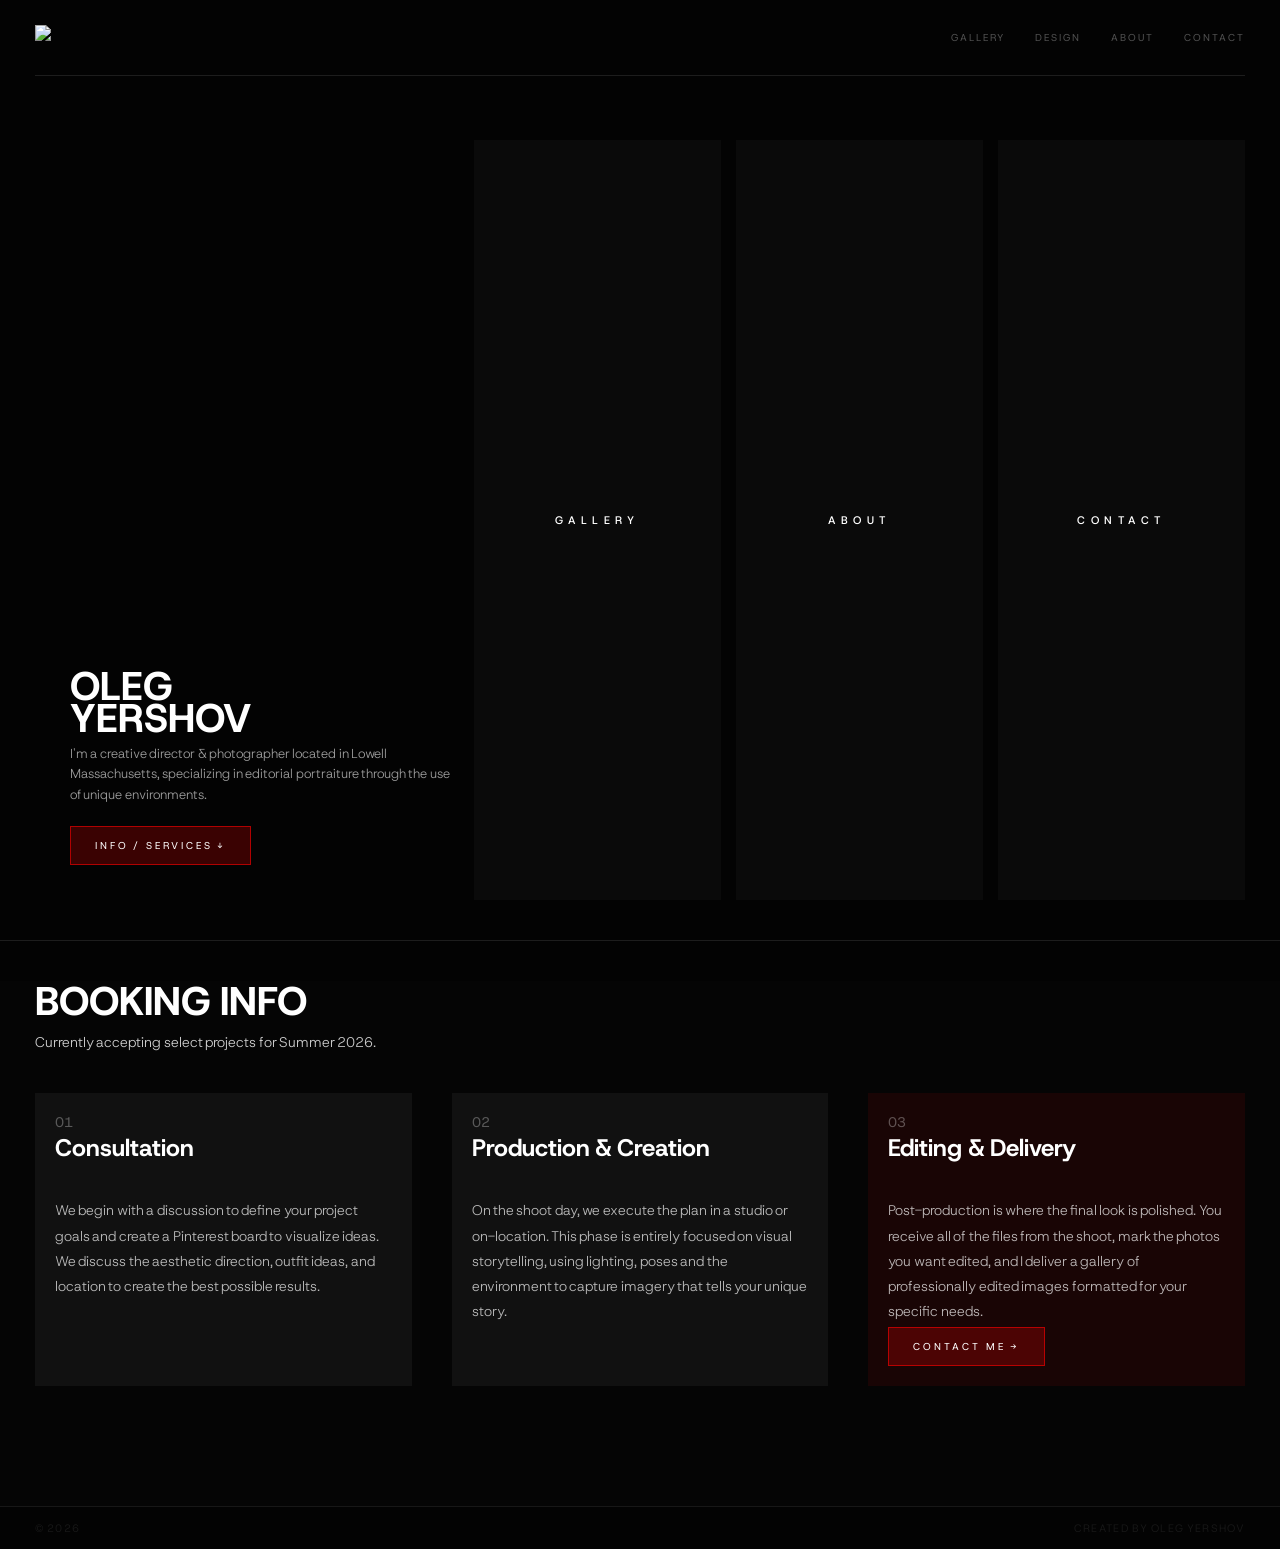
==== index.html @ 7466c929 "Restore original design and photography website" ====
<!DOCTYPE html>
<html lang="en">
<head>
    <meta charset="UTF-8">
    <meta name="viewport" content="width=device-width, initial-scale=1.0">
    <title>Yershov Studio</title>
    <link rel="stylesheet" href="styles.css">
    <link rel="canonical" href="https://yershovstudio.com/"/>
    
    <style>
    /* --- CORE LAYOUT --- */
    body, html {
        background-color: var(--background-color);
        margin: 0;
        padding: 0;
        scroll-behavior: smooth;
        /* Unlock scrolling for the new services section */
        overflow-x: hidden;
        overflow-y: auto !important;
        height: auto !important;
        min-height: 100%;
    }

    .page-shell {
        display: flex;
        flex-direction: column;
    }

    .main-dashboard {
        display: flex;
        height: 100vh; /* Fixed height for desktop to keep bars consistent */
        width: 100vw;
        padding: 140px var(--page-padding) 0px var(--page-padding); 
        gap: 15px;
        box-sizing: border-box;
        align-items: stretch; /* Forces left and right side to same height */
    }

    /* LEFT SIDE: Branding - ALIGNED TO BOTTOM */
    .branding-side {
        flex: 0 0 35%;
        display: flex;
        flex-direction: column;
        justify-content: flex-end; /* This pushes everything to the bottom baseline */
        padding-bottom: 0px; /* Adjust if you want a tiny bit of breathing room from the edge */
        position: relative; /* REQUIRED: Anchors the absolute photo container */
        overflow: hidden;
        padding-left: var(--page-padding); 
        padding-bottom: var(--page-padding); 
    /* Ensures the image still fills the whole box regardless of padding */
    box-sizing: border-box;
    }

    .hero-title {
        font-family: var(--font-family);
        font-size: clamp(20px, 5vw, 40px);
        font-weight: 800;
        text-transform: uppercase;
        line-height: 0.8; 

        letter-spacing: 0em;
        color: var(--text-color);
    }

    /* The Photo Layer */
    .branding-photo-bg {
        position: absolute;
        inset: 0; /* Short for top:0, right:0, bottom:0, left:0 */
        z-index: 1; /* Puts photo behind content (default z-index is auto/0) */
        background-size: cover;
        background-position: center;
        background-repeat: no-repeat;
        
        /* Studio Aesthetic: Grayscale + Darkness for Text Clarity */
        filter: grayscale(100%) brightness(50%); 
    }

    /* Push all content above the photo */
    .branding-side h1,
    .branding-side p,
    .branding-side a {
        position: relative;
        z-index: 2; /* REQUIRED: Makes sure text stays on top */
    }

    .hero-bio {
        max-width: 500px;
        font-size: 13px;
        font-weight: 300;
        line-height: 1.6;
        opacity: 0.6;
        margin-top: 0;
        margin-bottom: 20px;
        color: var(--text-color);
    }

    .services-btn {
        display: inline-block;
        padding: 12px 24px;
        background-color: rgba(255, 0, 0, 0.218);
        border: 1px solid rgba(255, 0, 0, 0.6);
        color: #fff;
        text-decoration: none;
        text-transform: uppercase;
        font-size: 10px;
        letter-spacing: 0.3em;
        width: fit-content;
        transition: all 0.4s ease;
        margin-top: 0px;
        margin-bottom: 0; /* Ensures the border is the baseline */
    }

    .services-btn:hover {
        background: #ff0000; /* Solid red fill on hover */
        color: #fff; /* White text on hover */
        border-color: #ff0000;
    }
    

    /* RIGHT SIDE: Interactive Portal */
    .portal-side {
        flex: 1;
        display: flex;
        gap: 15px;
        height: 100%; /* Stretches bars to full dashboard height */
    }

    .portal-box {
        flex: 1;
        position: relative;
        overflow: hidden;
        text-decoration: none;
        display: flex;
        align-items: center;
        justify-content: center;
        transition: flex 0.7s cubic-bezier(0.16, 1, 0.3, 1);
        background: #0a0a0a;
    }
    /* This applies ONLY to the photography blade */
    .photo-portal .box-bg {
        /* Adjust this percentage to get the exact zoom you want */
        background-size: 80%; 
        
        /* Optional: shift the focus (e.g., 50% 20% zooms into the top) */
        background-position: center center; 
    }

    .portal-box:hover { flex: 2.5; }

    .box-bg {
        position: absolute;
        inset: 0;
        /* background-size: cover; */
        background-position: center;
        background-size: cover; /* Change this to 'cover' */
        filter: grayscale(100%) brightness(13%);
        transition: transform 1s ease, filter 0.5s ease;
    }

    .portal-box:hover .box-bg {
        filter: grayscale(0%) brightness(40%);

    }

    .portal-box h2 {
        position: relative;
        z-index: 10;
        color: #ffffff !important;
        text-transform: uppercase;
        font-size: 11px;
        font-weight: 500;
        letter-spacing: 0.5em;
        transition: letter-spacing 0.4s ease;
    }

    /* --- SERVICES SECTION --- */
    .services-section {
        min-height: auto;
        padding: 0px var(--page-padding) 120px var(--page-padding);
        background: #050505; 
        display: flex;
        flex-direction: column;
        justify-content: center;
    }

    /* Target the title in the booking section */
    .services-section .hero-title {
        /* clamp(MIN, PREFERRED, MAX) */
        font-size: clamp(28px, 4vw, 40px) !important; 
        
        margin-bottom: 10px;
        text-transform: uppercase;
        line-height: 1.0;
    }

    /* Optional: Make the bio text below it slightly smaller too */
    .services-section .hero-bio {
        font-size: clamp(12px, 1.5vw, 14px);
        opacity: 0.8;
    }

    .services-grid {
        display: grid;
        grid-template-columns: repeat(auto-fit, minmax(280px, 1fr));
        gap: 40px;
        margin-top: 20px;
    }

    .service-item {
    background: #111111; /* Dark grey background */
    padding: 20px;       /* Spacing inside the card */
    display: flex;
    flex-direction: column;
    height: 100%;
    }

    /* 3. The Vertical Divider */
.service-item:not(:last-child)::after {
    content: "";
    position: absolute;
    right: -40px; /* Exactly half of the grid gap (80/2) */
    top: 10%;    /* Line starts 10% from the top */
    height: 80%; /* Line is 80% tall for a cleaner look */
    width: 1px;
    background: rgba(255, 255, 255, 0.1); /* Subtle white line */
}
    .service-item:hover {
    background: #161616; 
    transition: background 0.4s ease;
    }

    .service-header {
    display: flex;
    align-items: baseline; /* Aligns the bottom of the text perfectly */
    gap: 15px;            /* Adjust this for the horizontal space between them */
    margin-bottom: 20px;   /* Consistent gap to the paragraph below */
    }

    /* Ensure the number maintains its distinct style */
    .service-num {
        font-size: 14px;
        opacity: 0.3;
        letter-spacing: 0em;
        white-space: nowrap; /* Prevents the | from wrapping */
    }

    .service-item p {
        font-size: 14px;
        line-height: 1.8;
        opacity: 0.7; /* Brighter for better readability */
        font-weight: 300;
        margin-bottom:0px;
        flex-grow: 1; /* Pushes the link to the bottom of the box */
    }

    .service-item h3 {
        margin-top: 5px;
        font-size: 24px;
        line-height: 1.0;
    }   


    /* Red Overlay for the Get in Touch Card */
    .service-item.red-card {
        background: rgba(255, 0, 0, 0.08); /* Subtle red tint */
         /* Gives internal space for the tint to show */
        border-radius: 0px; /* Optional: adds a slight finish to the card */
        transition: background 0.4s ease;
    }

    .service-item.red-card:hover {
        background: rgba(255, 0, 0, 0.12); /* Slightly deeper on hover */
    }

    /* Red Styled Button */
    .services-btn.red-btn {
        border: 1px solid rgba(255, 0, 0, 0.6); /* Red rectangle border */
        color: #ffffff; /* Bright red text for visibility */
        margin-top: auto; /* Pushes button to bottom of card */
    }

    .services-btn.red-btn:hover {
        background: #ff0000; /* Solid red fill on hover */
        color: #fff; /* White text on hover */
        border-color: #ff0000;
    }

    /* Ensure the caret in the red button is also handled */
    .red-btn .caret {
        color: inherit;
    }

    .mini-link {
        color: #fff;
        text-decoration: none;
        text-transform: uppercase;
        font-size: 10px;
        letter-spacing: 0.2em;
        font-weight: 600;
        transition: opacity 0.3s ease;
    }


.mini-link:hover {
    opacity: 0.5;
}

    /* --- MOBILE STYLES --- */
    @media (max-width: 1024px) {
        .main-dashboard { 
            flex-direction: column; 
            height: auto; 
            padding-top: 80px;
            padding-bottom: 40px;
        }
        
        .branding-side { 
            flex: none;
            justify-content: flex-start; /* Reset bottom alignment for mobile */
            margin-bottom: 40px; 
        }

        .portal-side { 
            height: 70vh; 
            flex-direction: column; 
            flex: none;
        }

        .portal-box { 
            flex: 1; 
            height: auto;
            transition: flex 0.6s cubic-bezier(0.16, 1, 0.3, 1);
        }

        .portal-box:hover { flex: 3; }
    }
</style>
</head>

<body class="page-gallery">
    <div class="page-shell">
        
        <div class="nav-wrapper">
            <header>
                 <div class="header-container">
                    <div class="header-inner">

                        <!-- Left -->
                        <div class="header-left">
                            <a href="/" class="icon-link" aria-label="Home">
                                <img src="SVG/logo-mobile2.svg" class="logo-mobile">
                                <img src="SVG/logo-desktop4.svg" class="logo-desktop">
                            </a>
                        </div>


                        <!-- Right -->
                        <div class="header-right">

                            <!-- Desktop nav -->
                            <nav class="nav-links desktop-nav">
                                <a href="photo/">Gallery</a>
                                <a href="design.html">Design</a>
                                <a href="about/">About</a>
                                <a href="contact/" class="contact-nav">Contact</a>
                            </nav>

                            <!-- Mobile nav -->



                            <div class="menu-toggle" id="mobile-menu">
                                <span></span>
                                <span></span>
                                 <span></span>
                            </div>

                            <div class="overlay" id="nav-overlay">
                                <nav class="overlay-menu">
                                    <a href="/" class="active">Home</a>
                                    <a href="photo/">Gallery</a>
                                    <!-- <a href="design.html">Design</a> -->
                                    <a href="about/">About</a>
                                    <a href="contact/">Contact</a>
                                </nav>
                            </div>

                        </div>

                    </div>
                </div>
            </header>
        </div>

        <main class="main-dashboard">
            <section class="branding-side">
                <div class="branding-photo-bg" style="background-image: url('profilepic2.jpg');"></div>
                <h1 class="hero-title">Oleg<br>Yershov</h1>
                <p class="hero-bio">
                    I'm a creative director & photographer located in Lowell Massachusetts, specializing in editorial portraiture through the use of unique environments.
                </p>
                <a href="#services" class="services-btn">Info / Services <span class="caret">↓</span></a>
            </section>

            <section class="portal-side">
                <a href="photo.html" class="portal-box">
                    <div class="box-bg" style="background-image: url('rock2-2.jpg');"></div>
                    <h2>Gallery</h2>
                </a>

                <a href="about.html" class="portal-box">
                    <div class="box-bg" style="background-image: url('rock4-2.jpg');"></div>
                    <h2>About</h2>
                </a>

                <a href="contact.html" class="portal-box">
                    <div class="box-bg" style="background-image: url('rock3-2.jpg');"></div>
                    <h2>Contact</h2>
                </a>
            </section>
        </main>


        <hr class="section-divider">

        <section id="services" class="services-section">
            <h2 class="hero-title" style="font-size: 40px; margin-bottom: 10px; margin-top: 0;">Booking Info</h2>
            <p class="hero-bio" style="opacity: 0.8;">Currently accepting select projects for Summer 2026.</p>

            <div class="services-grid">
                <div class="service-item">
                    <span class="service-num">01</span> <h3>Consultation</h3>
                    <p>We begin with a discussion to define your project goals and create a Pinterest board to visualize ideas. We discuss the aesthetic direction, outfit ideas, and location to create the best possible results.</p>
                    <br><br>
                    <!-- <strong>Rates available upon inquiry</strong></p> -->
                </div>

                <div class="service-item">
                    <span class="service-num">02</span>
                    <h3>Production & Creation</h3>
                    <p>On the shoot day, we execute the plan in a studio or on-location. This phase is entirely focused on visual storytelling, using lighting, poses and the environment to capture imagery that tells your unique story.</p>
                    <br><br>
                    <!-- <strong>Rate: Project-Dependent</strong></p> -->
                </div>

                <div class="service-item red-card">
                    <span class="service-num">03</span> <h3>Editing & Delivery</h3>
                    <p>Post-production is where the final look is polished. You receive all of the files from the shoot, mark the photos you want edited, and I deliver a gallery of professionally edited images formatted for your specific needs.</p>
                    <a href="contact/" class="services-btn red-btn">Contact Me <span class="caret">→</span></a>
                </div>
            </div>
        </section>

        <!--

        <section id="services" class="services-section">
            <h2 class="hero-title" style="font-size: 40px; margin-bottom: 10px; margin-top: 0;">Booking & Commissions</h2>
            <p class="hero-bio" style="opacity: 0.8;">Currently accepting select projects for Summer 2026.</p>

            <div class="services-grid">
                <div class="service-item">
                    <span class="service-num">01</span> <h3>Photography</h3>
                    <p>Studio and location sessions are focused on visual storytelling that match your vision – every project is approached with a focus on unique environments and editorial direction.
                    <br><br>
                </div>

                <div class="service-item">
                    <span class="service-num">02</span>
                    <h3>Design Commissions</h3>
                    <p>Specializing in branding, UI/UX systems, & prototyping. Delivering production-ready design solutions for commercial and artistic use.
                    <br><br>
                </div>

                <div class="service-item red-card">
                    <span class="service-num">03</span> <h3>Get in Touch</h3>
                    <p>To start a project, send an email with your concept or project requirements, including general info regarding dates & project details. Rates are available upon inquiry.</p>
                    <a href="contact.html" class="services-btn red-btn">Contact Me <span class="caret">→</span></a>
                </div>
            </div>
        </section>

        -->


        <footer class="site-footer">
            <div class="footer-inner">
                <span class="footer-left">© 2026</span>
                <span class="footer-right">CREATED BY OLEG YERSHOV</span>
            </div>
        </footer>
    </div>
    <script src="script.js"></script>
</body>
</html>
---- styles.css ----
/* Currently using the Inter font */
@import url('https://fonts.googleapis.com/css2?family=Inter:wght@100;200;300;400;500;600;700;800;900&display=swap');
@import url('https://fonts.googleapis.com/css2?family=Josefin+Sans:ital,wght@0,100..700;1,100..700&family=Tai+Heritage+Pro:wght@400;700&family=Host+Grotesk:ital,wght@0,300..800;1,300..800&display=swap');


/* Root colors to re-use */
:root {
    --primary-color: #cb132c;
    --background-color: rgb(3, 3, 3);
    --text-color: #ffffff;
    --font-family: 'Host Grotesk', sans-serif;
    --page-padding: clamp(20px, 5vw, 35px);
    --gallery-gap: clamp(20px, 3vw, 100px);

}
html, body {
    width: 100%;
    overflow-x: hidden;
    position: relative;
}


/* UI text: no selection */
header,
nav,
.nav-wrapper,
.nav-links,
.icon-nav {
  user-select: none;
}

/* Gallery behavior */
.poster-grid,
.poster-item,
.poster-item img {
  user-select: none;
  cursor: default;
}


/* Prevent page-wide selection flash */
html, body {
  -webkit-user-select: none;
  user-select: none;
}

/* Chrome, Safari, Edge */
body::-webkit-scrollbar {
  width: 0;
  height: 0;
}
  
/* global reset */
*,
*::before,
*::after {
  box-sizing: border-box;
}


body {
    margin: 0;
    padding: 0;
    font-family: var(--font-family);
    background-color: var(--background-color);
    color: var(--text-color);
    scrollbar-width: none;
    -webkit-text-size-adjust: 100%;
    text-size-adjust: 100%;
    word-spacing: -0.1em;
}



/* ------------------- GALLERY ------------------- */





/* ---------- LIGHTBOX ---------- */

.lightbox {
  position: fixed;
  inset: 0;
  background: rgba(0, 0, 0, 0.90);
  backdrop-filter: blur(6px);

  display: flex;
  align-items: center;
  justify-content: center;

  opacity: 0;
  pointer-events: none;
  transition: opacity 0.3s ease;

  z-index: 99999;
  cursor: zoom-out;
  
}

body.lightbox-open {
  overflow: hidden;
  height: 100%;
  touch-action: none;
}


.lightbox.active {
  opacity: 1;
  pointer-events: auto;
}

/* Caption */
.lightbox-caption {
  max-width: 90vw;
  font-size: clamp(9px, 1.1vw, 13px);
  line-height: 1.4;
  letter-spacing: 0.04em;
  opacity: 0;

  transform: translateY(6px);
  transition:
    opacity 0.3s ease,
    transform 0.3s ease;

  text-align: center;
}

/* Fade caption in when active */
.lightbox.active .lightbox-caption {
  opacity: 0.75;
  transform: translateY(0);
}

/* Removes shadows from single images */
.lightbox img {
  max-width: 80vw;
  max-height: 80vh;
  object-fit: contain;
  transform: scale(0.96);
  transition: transform 0.3s ease;
  
  /* Removed box-shadow */
  box-shadow: none; 
}

/* Logic for the scrolling project column */
.lightbox-column {
  display: flex;
  flex-direction: column;
  align-items: center; 
  width: 100%;
  
  /* Link this directly to your root variable */
  gap: var(--gallery-gap); 
}

.lightbox-column img {
  /* Matching the clinical, shadowless look */
  width: 50vw; 
  max-width: 500px;
  height: auto;
  max-height: none;
  object-fit: contain;
  box-shadow: none; 
}

.lightbox-content {
  display: flex;
  flex-direction: column;
  align-items: center;
  width: 100%;
  max-height: 100vh; /* Allow it to use the full height for scrolling */
  overflow-y: auto;
  
  /* Sync the vertical padding with your responsive page padding */
  padding-top: var(--page-padding);
  padding-bottom: var(--page-padding);
  
  scrollbar-width: none; 
}

.lightbox-content::-webkit-scrollbar {
  display: none;
}



.lightbox.active img {
  transform: scale(1);
}

@media (max-width: 768px) {
  .lightbox img {
    max-width: 92vw;
    max-height: 70vh;
  }
  .lightbox-column img {
    width: 90%; /* More impact on small screens */
  }
}


/* Remove default link styling */
.project-card {
    text-decoration: none;
    color: inherit;
    display: block; /* Makes the whole area clickable */
    transition: opacity 0.3s ease;
}

.project-card .poster-inner {
    overflow: hidden !important; /* Forces the clip even if masonry globals say visible */
    position: relative;
    width: 100%;
    z-index: 2;
}

/* Typography for the captions */
.project-info {
    padding: 15px 0;
    text-align: center;
}

.project-title {
    font-size: 13px;
    font-weight: 500;
    letter-spacing: 0.03em;
    margin: 0;
    text-transform: uppercase; /* Optional: matches a clinical look */
}

.project-category {
    font-size: 10px;
    letter-spacing: 0.1em;
    color: rgba(255, 255, 255, 0.4);
    margin-top: 5px;
    text-transform: uppercase;
}

/* Hover State: Keep it subtle */
.project-card:hover .poster-inner img {
    transform: scale(1.03); /* Slight zoom */
}

.project-card:hover .project-title {
    color: var(--primary-color); /* Use your red as a subtle accent */
}







/* -------------------- GALLERY LAYOUT -------------------- */



/* 1. NAVBAR CONTAINER: The primary anchor for your vertical axis */
.header-container {
    max-width: none;
    width: 100%;
    margin: 0;
    padding: 0 var(--page-padding); /* This is your master wall */
}

/* 2. NAVBAR INNER: Only handle vertical spacing here */
.header-inner {
  display: flex;
  align-items: center;
  justify-content: space-between;
  padding: clamp(15px, 5vw, 25px) 0; /* Horizontal MUST be 0 */
  border-bottom: 1px solid rgba(255, 255, 255, 0.1);
}

/* 3. FILTER BAR: Align PROJECTS/ALL to the same anchor */
.filter-inner {
    max-width: none;
    margin: 0;
    /* Top 14px, Variable Sides, Bottom 20px */
    padding: 14px 0 20px 0; 
    display: flex;
    align-items: center;
}

/* 4. MAIN CONTENT & GRID: Clear the extra padding layers */
.page-content {
  flex: 1;
  padding-top: var(--header-height);
  padding-left: 0; /* Remove horizontal padding here */
  padding-right: 0;
  padding-bottom: clamp(12px, 3vh, 32px);
}











/* -------------------- GALLERY -------------------- */


/* 1. SHARED BASE RULES (Desktop: 3 Columns) */
.poster-grid, 
.page-gallery .poster-grid:not(.grid-mode) {
  display: block;
  column-count: 3;
  column-fill: auto; /* CRITICAL: Prevents images from jumping between columns */
  column-gap: var(--gallery-gap);
  /* Ensure a height isn't set here; let it be natural */
  height: auto; 
}


/* ------MASONRY LAYOUT ------- */


.poster-grid.grid-mode {
  display: grid;
  grid-template-columns: repeat(3, 1fr); /* Match masonry 3-col */
  gap: var(--gallery-gap);
  columns: auto; /* Reset column property */
}

.poster-grid.grid-mode .poster-item {
  display: block;
  margin-bottom: 0; 
}

/* 2. ITEM BEHAVIOR */
.poster-item {
  display: inline-block;
  width: 100%;
  margin-bottom: var(--gallery-gap);
  break-inside: avoid;
  -webkit-column-break-inside: avoid;
  /* Add these to stabilize the container */
  overflow: visible; 
  vertical-align: top; 
}

/* --- UNIVERSAL IMAGE STYLING --- */
.poster-item img {
  transition: transform 0.6s cubic-bezier(0.5, 1, 0.5, 1);
  transform-origin: center;
  will-change: transform;
  width: 100%;
  display: block;
  border-radius: 0px;
  /* Default for Masonry (All/Graphic) */
  height: auto; 
  object-fit: contain; 
  max-width: 100%; 
  backface-visibility: hidden;
  -webkit-backface-visibility: hidden;
  transform: translateZ(0); /* Forces GPU rendering */
}



.poster-grid, 
.poster-grid.grid-mode {
  padding: 0 var(--page-padding); /* Grid now shares the same wall as the logo */
}

/* 5. FOOTER: Complete the vertical line */
.footer-inner {
  width: 100%;
  padding: 0 var(--page-padding);
  display: flex;
  justify-content: space-between;
  align-items: center;
}


/* --- GRID MODE OVERRIDE (Photography & Branding) --- */
/* This MUST stay below the universal styling to work correctly */
.poster-grid.grid-mode .poster-item img {
  aspect-ratio: 3 / 4;
  height: 100%;    /* Forces the fill */
  object-fit: cover; /* Crops to fill the 4:5 frame */
}


/* ----------- UNIFIED IMAGE & CAROUSEL LOGIC ------------ */

/* 1. THE BASE STATE: This handles the smooth entry AND exit */
.poster-item img, 
.cycle-track img {
  /* Crucial: We must list both properties for them to animate */
  transition: transform 0.6s cubic-bezier(0.2, 0, 0.2, 1), opacity 0.8s ease-in-out !important;
  will-change: transform, opacity;
  display: block;
  width: 100%;
  height: auto;
  transform-origin: center center;
}

/* 2. THE HOVER ZOOM: Only the scale destination */
.poster-item:hover img,
.project-card:hover .cycle-track img {
  transform: scale(1.03) !important;
  z-index: 10;
}

/* 3. CAROUSEL STACKING: Force images to sit on top of each other */
.cycle-track {
    position: relative;
    width: 100%;
    display: block; /* Overwrites any display: flex */
    overflow: visible;
}

.cycle-track img:not(:first-child) {
    position: absolute;
    top: 0;
    left: 0;
}

/* 4. LAYOUT CLIPPING: Controlled by Grid vs Masonry */
/* Grid Mode (Photography/Branding): Clean crop */
.poster-grid.grid-mode .poster-inner {
    overflow: hidden !important;
    aspect-ratio: 3 / 4;
}

/* Masonry Mode (All/Graphic): Pop-out zoom */
.poster-grid:not(.grid-mode) .poster-inner {
    overflow: visible !important;
}

/* 5. MOBILE & TWEAKS */
@media (max-width: 600px) {
  .poster-grid, .poster-grid.grid-mode {
    column-count: 2 !important;
    grid-template-columns: repeat(2, 1fr) !important;
    gap: 15px;
  }
}

.poster-item:hover {
  z-index: 20;
}

.poster-grid {
    /* Adjust this value to get the exact gap you want */
    padding-top: 20px; 
}






/* Mobile icon active (current page) */
.logo-desktop {
    height: 25px;
    max-height: 25px;
    width: auto;
    display: block;
}

/* Desktop Gallery hover (text + caret together) */
.desktop-sort-btn:hover,
.sort-wrapper.desktop-sort:hover .desktop-sort-btn {
  color: rgba(255, 255, 255, 0.65);
}

.sort-wrapper.desktop-sort:hover .caret-icon {
  opacity: 0.65;
}


/* desktop sort dropdown */
.desktop-sort-btn {
  background: none;
  border: none;
  color: #fff;
  flex-direction: row-reverse;
  font-family: var(--font-family);
  font-size: 14px;
  letter-spacing: 0.08em;
  text-transform: uppercase;

  display: flex;
  align-items: center;
  gap: 6px;

  cursor: pointer;
  
}

.desktop-sort-btn .caret {
  font-size: 11px;
  opacity: 0.7;
}

.sort-wrapper.active .caret {
  opacity: 1;
}


/* Mobile logo */

.logo-mobile {
  height: 25px;
  max-height: 25px;
  width: auto;
  display:none;
}

/* Icon nav next to hamburger */

.icon-nav {
  display:none;
}

.icon-link {
  display: flex;
  align-items: center;
}

/* right mobile nav logos */

.icon-nav .icon-link img {
  width: 20px;
  height: 20px;
  opacity: 1.00;
  transition: opacity 0.2s ease;
}


.icon-link:hover img {
  opacity: 1;
}
.icon-sort-btn {
  background: none;
  border: none;
  padding: 0;

  display: flex;
  align-items: center;
  gap: 3px;

  cursor: pointer;
}

.icon-sort {
  position: relative;
}


.icon-sort-btn img {
  width: 20px;
  height: 20px;
}

.page-gallery .caret-icon {
  display: inline-block;
}

.caret-icon {
  display:none;
  width: 7px;
  height: auto;
  transition: transform 0.25s ease, opacity 0.2s ease;
  transform: rotate(90deg); /* default: faces left */
}


@media (max-width: 1024px) {
  .icon-sort-btn .caret-icon {
    width: 7px;   /* 👈 try 6–8px */
  }
}


/* Hover / open */
.desktop-sort-btn:hover .caret-icon,
.icon-sort-btn:hover .caret-icon,
.sort-wrapper.active .caret-icon {
  opacity: 1;
}

/* Rotate when open */
.sort-wrapper.active .caret-icon {
  transform: rotate(270deg);
}






/* --------- DROPDOWN --------- */

.mobile-menu {
  position: fixed;       
  inset: 0;               /* top:0 right:0 bottom:0 left:0 */
  width: 100vw;
  height: 100vh;
  height: 100dvh;

  background: #000;

  display: flex;
  flex-direction: column; /* stack content vertically */
  align-items: center;        /* horizontal center */
  justify-content: center;    /* vertical center */
  

  padding-top: 0;
  padding-left: var(--page-padding);
  padding-right: var(--page-padding);
  gap:28px;

  opacity: 0;
  pointer-events: none;
  z-index: 9999;          /* above navbar */
}

.mobile-menu.active {
  opacity: 1;
  pointer-events: auto;
}

.mobile-menu a { /*dropdown text */
  font-size: 20px;
  letter-spacing: 0.08em;
  text-transform: uppercase;
  color: white;
  text-decoration: none;
}

.mobile-icons {
  display: flex;
  flex-direction: column;
  gap: 40px;
  align-items: center;
  justify-content: center;
}




/* ---------- GALLERY ---------- */

.page-content--centered {
  display: flex;
  align-items: center;
  justify-content: center;

}


.header-left {
  display: flex;
  align-items: center;
  max-width: none;
}

.header-right {
  align-items: center;
}




/* ------------- NAVBAR ------------- */


/* --- Hamburger Icon --- */
.menu-toggle {
    display: flex;
    flex-direction: column;
    justify-content: space-between;
    width: 24px;
    height: 18px;
    cursor: pointer;
    z-index: 1001; /* Above the overlay */
    position: relative;
}

.menu-toggle span {
    display: block;
    width: 100%;
    height: 1px; /* Thin, clinical lines */
    background-color: #fff;
    transition: all 0.3s ease-in-out;
}

/* --- X Animation --- */
.menu-toggle.active span:nth-child(1) {
    transform: translateY(8.5px) rotate(45deg);
}

.menu-toggle.active span:nth-child(2) {
    opacity: 0; /* Hide middle bar */
}

.menu-toggle.active span:nth-child(3) {
    transform: translateY(-8.5px) rotate(-45deg);
}

/* --- Overlay Menu --- */
.overlay {
    position: fixed;
    top: 0;
    left: 0;
    width: 100%;
    height: 100%;
    background-color: #000;
    display: flex;
    justify-content: center;
    align-items: center;
    opacity: 0;
    visibility: hidden;
    transition: all 0.4s ease-in-out;
    z-index: 1000;
}

.overlay.open {
    opacity: 1;
    visibility: visible;
}

.overlay-menu {
    display: flex;
    flex-direction: column;
    text-align: center;
    gap: 20px; /* Space between links */
}

.overlay-menu a {
    color: #fff;
    text-decoration: none;
    font-size: 20px; /* Larger for mobile tap targets */
    text-transform: uppercase;
    letter-spacing: 0.2em;
    opacity: 0.4;
    transition: opacity 0.3s ease;
}

.overlay-menu a:hover {
    opacity: 1;
}










header {
  position:relative;
  top: 0;
  left: 0;
  width: 100%;
  background: #030303;
  z-index: 10001; /* navbar layered above dropdown menu */
}


.nav-wrapper {
  position: fixed;
  top: 0;
  left: 0;
  width: 100%;
  box-sizing: border-box; /* Ensures padding stays INSIDE the width */

  background: #000;
  z-index: 10001;
  transition: transform 0.5s ease;
}

.nav-wrapper.nav-hidden {
  transform: translateY(-100%);
}

/* display hamburger & mobile logo at 1024 or less */
@media (max-width: 1024px) {

  /* Logos */
  .logo-desktop {
    display: none;
  }

  .logo-mobile {
    display: block;
  }

  /* Navigation */
  .desktop-nav {
    display: none !important;
  }
  .icon-nav{
    display: flex;
    align-items: center;
    gap: 20px;          /* 👈 horizontal spacing */
  }
}

/* display desktop logo at 1025 or more */
@media (min-width: 1025px) {
  .logo-desktop {
    display: block;
  }

  .logo-mobile {
    display: none;
  }
}


/* global container padding */
.container{
  max-width: none;
  padding: 0;
}


/* Logo and text beside it */
.logo {
    display: flex;
    align-items: center;
    gap: 50px;
}

/* ----- nav links and buttons ----- */

/* 1. The Container */
.nav-links {
    display: flex;
    align-items: center;
    gap: 30px; 
}

/* 2. The Base Link Style */
.nav-links a {
    position: relative;
    color: rgba(255, 255, 255, 0.3) !important; 
    text-decoration: none;
    text-transform: uppercase;
    font-size: 10px;
    letter-spacing: 0.2em;
    transition: color 0.3s ease;
}

/* 3. Hover & Active Text Color */
.nav-links a:hover {
    color: rgba(255, 255, 255, 0.6) !important;
}

.nav-links a.active {
    color: #ffffff !important;
}

/* 4. The Underline */
.nav-links a::after {
    content: "";
    position: absolute;
    left: 0;
    width: 100%;
    height: 1px;
    background: #fff;
    transform: scaleX(0);
    transform-origin: left;
    transition: transform 0.3s cubic-bezier(0.16, 1, 0.3, 1); /* Snappier feel */
    bottom: -5px; 
}

/* 5. Trigger the Underline */
.nav-links a:hover::after,
.nav-links a.active::after {
    transform: scaleX(1);
}


.contact-nav {
    /* background-color: var(--primary-color); */
    color: var(--text-color);
    border: none;
    /* padding: 10px 15px;*/
    border-radius: 0px;
    cursor: pointer;
    margin-left: 0px;
}

/* gallery active state */

.page-gallery .desktop-sort-btn {
  text-decoration: underline;
  text-underline-offset: 6px;
  /* text-decoration-color: var(--primary-color);*/
}

/* GALLERY active */
/* Mobile gallery active */
.page-gallery .icon-gallery img {
  content: url("SVG/icon-gallery-active.svg");
}


.page-design .icon-design img {
  content: url("SVG/design-active.svg");
}

.page-about .icon-about img {
  content: url("SVG/about-active2.svg");
}

/* CONTACT page */
.page-contact .icon-contact img {
  content: url("SVG/contact-active2.svg");
}

/* By default (Mobile), the hamburger is visible */
.menu-toggle {
    display: flex; /* or block */
}

/* When the screen is 1025px or wider, hide it */
@media (min-width: 1025px) {
    .menu-toggle {
        display: none !important;
    }
    
    /* Also ensure the overlay closes if someone 
       resizes their browser window from mobile to desktop */
    .overlay {
        display: none;
    }
}


/* ---------------- FILTER BAR ---------------- */



/* Secondary filter bar */
.filter-bar {
  z-index: 9998;
}


.filter-tabs {
  display: flex;
  gap: 28px;
}

.filter-btn {
  position: relative;        /* required */
  background: none;
  border: none;
  padding: 0;
  margin: 0;

  font-family: var(--font-family);
  font-size: 12px;
  letter-spacing: 0.08em;
  text-transform: uppercase;

  color: #777;
  cursor: pointer;
}

/* underline */
.filter-btn::after {
  content: "";
  position: absolute;
  left: 0;
  bottom: -3px;              /* 👈 space below text */
  width: 100%;
  height: 1px;

  background: #fff;

  opacity: 0;
  transform: scaleX(0);
  transform-origin: left;
  transition: opacity 0.2s ease, transform 0.25s ease;
}

.filter-btn.active {
  color: #fff;
}

.filter-btn.active::after {
  opacity: 1;
  transform: scaleX(1);
}



/* ------------------- SORT DROPDOWN  ------------------- */

.sort-wrapper {
  position: relative;
  margin-left: 0;
}

/* Dropdown panel */
/* dropdown opens LEFT of icon */
.sort-dropdown {
  margin-right: -5px;
  position: absolute;
  top: 50%;
  right: calc(100% + 12px); /* space from icon */
  transform: translateY(-50%) translateX(12px); /* pushed right */

  display: flex;
  flex-direction: row;
  gap:0px;

  background: transparent;
  border: none;

  opacity: 0;
  pointer-events: none;
  /* transition: opacity 0.2s ease; */

  transition:
    transform 0.45s cubic-bezier(0.22, 1, 0.36, 1),
    opacity 0.3s ease;
}

.sort-dropdown .filter-option {
  padding: 0;
  background: none;
  border: none;
  
  font-size: 13px;
  letter-spacing: 0.08em;
  text-transform: uppercase;

  color: #777;
  cursor: pointer;
}

.sort-dropdown .filter-option.active {
  color: #fff !important;
  text-decoration: underline;
  text-underline-offset: 4px;
}


/* Show dropdown */

.sort-wrapper.active .sort-dropdown {
  transform: translateY(-50%) translateX(0);
  opacity: 1;
  pointer-events: auto;
}

.sort-dropdown .filter-option:not(:first-child) {
  margin-left: 14px;
}



/* Dropdown items */
.filter-option {
  background: none;
  border: none;
  color: #777;

  font-family: var(--font-family);
  font-size: 13px;
  letter-spacing: 0.08em;
  text-transform: uppercase;

  padding: 12px 12px;
  text-align: left;
  cursor: pointer;
}

.filter-option:hover {
  color: #fff;
  background: rgba(255,255,255,0.05);
}




/* ------------------- CONTACT FORM ------------------- */

/* Control width & centering of form */
.contact {
  grid-row: 2;
  justify-self: center; /* horizontal */
  align-self: center;   /* vertical */
  width: 100%;
  max-width: min(700px, 90vw);
  margin-left: auto;
  margin-right: auto;
}

/* Contact Me styling */
h1 {
  font-size: 18px;
  letter-spacing: 0.08em;
}

.contact p {
  font-size: 14px;        /* adjust size */
  line-height: 1.5;       /* readability */
  margin-bottom: 32px;    /* space under sentence */
  opacity: 0.85;          /* optional: soften */
}


/* Placeholder styling */
input::placeholder,
textarea::placeholder {
  color: #777;
  letter-spacing: 0.08em;
  text-transform: uppercase;
  font-size:12px;
}

/* vertical spacing */
.form-field {
  margin-bottom: 24px;
}

/* form layout = block flow */
form {
  display: block;
}

/* inputs */
input,
textarea {
  width: 100%;
  padding: 14px 12px;
  background: transparent;
  border: 1px solid #aaa;
  color: #fff;
  font: inherit;
}

/* submit button */
.submit-btn {
    padding: 14px 32px;
    background: transparent;
    border: 1.5px solid #cb132c;
    color: #cb132c;
    letter-spacing: 0.08em;
    cursor: pointer;
    transition: color 0.2s ease, border-color 0.2s ease;
}

button:hover,
button:focus-visible {
  color: #fff;
  border-color: #fff;
}

.send-text {
    font-weight:600;
    font-size: 12px;
}



.about {
  max-width: 600px;
  width: 100%;
  padding-left: clamp(20px, 4vw, 60px);
  padding-right: clamp(20px, 4vw, 60px);

  display: flex;
  flex-direction: column;

  margin: 0 auto;
}

.about-photo {
  display: flex;
  padding-top: 50px;
  justify-content: center;
  margin-bottom: 10px;
}

.about-photo img {
  width: 100%;                 /* ← allows shrinking */
  max-width: 600px;            /* ← caps size on desktop */
  height: auto;
  display: block;
}


.about-text {
  hyphens: auto;
  -webkit-hyphens: auto;
  -ms-hyphens: auto;
  font-size: clamp(13px, 1.2vw, 15px);
  line-height: 1.55;
  letter-spacing: -0.01em;
}

.site-footer {
  width: 100%;
  background: var(--background-color);
  border-top: 1px solid rgba(255,255,255,0.08);
  padding: 14px 0;
}

.footer-inner {
  width: 100%;
  padding-left: var(--page-padding);
  padding-right: var(--page-padding);

  display: flex;
  justify-content: space-between;
  align-items: center;
}


.site-footer span {
  font-size: clamp(9px, 0.85vw, 12px);
  letter-spacing: 0.12em;
  text-transform: uppercase;
  color: rgba(255,255,255,0.08);
}


.page-shell {
  min-height: 100dvh;
  display: flex;
  flex-direction: column;
}






/* --- Case Study Layout --- */

/* --- Case Study Layout --- */

.case-study {
    padding-top: calc(var(--header-height));
    max-width: 1100px;
    margin: 0 auto;
    /* Add this: ensures padding on desktop if window is smaller than 1100px */
    padding-left: var(--page-padding);
    padding-right: var(--page-padding);
}

/* --- Mobile Responsiveness Updates --- */
@media (max-width: 768px) {
    .case-study {
        /* Syncs the top padding with your gallery style on mobile */
        padding-top: calc(var(--header-height));
    }

    .intro-grid {
        display: flex;
        flex-direction: column;
        gap: 20px; /* Tighter gap for mobile */
    }
    
    .study-row,
    .study-row.reverse {
        flex-direction: column;
        gap: 20px; /* Reduced from 80px for better clinical flow */
    }

    /* Ensure titles don't overflow on small screens */
    .hero-title {
        font-size: clamp(32px, 8vw, 48px);
    }
}

/* Project Intro: Remained Unchanged */
.project-intro {
    margin-bottom: 0px;
}

.intro-header {
    display: flex;
    align-items: center; /* Vertically centers the line with the text */
    gap: 15px;           /* Space between "The Objective" and the start of the line */
    font-size: 20px;
    opacity: 0.8;
    margin-bottom: -2px;
    white-space: nowrap; /* Prevents "The Objective" from wrapping */
}

.intro-header::after {
    content: "";
    flex-grow: 1;        /* Tells the line to take up all remaining space in the grid column */
    height: 0.5px;
    background-color: rgb(255, 255, 255); /* Matches your section-divider color */
}




.intro-label {
    font-size: 10px;
    text-transform: uppercase;
    letter-spacing: 0em;
    opacity: 0.6;
}



.intro-text p:first-child {
    margin-top: 0;
   
}

.intro-text p:last-child {
    margin-bottom: -7px;
}
/* --- Horizontal Divider --- */

.section-divider {
    border: none;
    border-top: 1px solid rgba(255, 255, 255, 0.1);
    width: 100%;
    /* This ensures the line is exactly in the middle of the 120px/150px gap */
    margin: 40px 0; 
}

/* Update your existing margins to keep spacing consistent */
.project-intro {
    margin-bottom: 0; /* Margin is now handled by the divider */
}

.study-row {
    margin-top: 0; /* Margin is now handled by the divider */
    /* margin-bottom: 150px; */
}

/* --- Side-by-Side Images Section --- */

.study-row, 
.study-row.reverse {
    display: flex;
    flex-direction: row;    /* Put them back side-by-side */
    align-items: flex-start; /* Align captions to the top of the images */
    gap: 40px;              /* Space between the two columns */
    margin-bottom: 0px;
}

.study-visual {
    flex: 1;                /* Both images take equal width */
    background: none;
    padding: 0;
    display: flex;
    flex-direction: column; /* Stack the image and its caption vertically */
    align-items: center;    /* Center the caption under the image */
}

.study-visual img {
    width: 100%;
    height: auto;
    max-width: 100%;        /* Let the flex container dictate the size */
    margin-bottom: 0px;    /* Space between image and its caption */
}

.study-caption {
    width: 100%;
    text-align: center;     /* Center the text under each image */
    margin-bottom: 0px;
}

.study-caption h3 {
    font-size: 18px;        /* Slightly smaller to fit side-by-side better */
    text-transform: uppercase;
    margin-bottom: 0px;
    letter-spacing: 0.05em;
    line-height: 1.0;
}

.study-caption p {
    font-size: 13px;
    line-height: 1.0;
    opacity: 0.5;
    margin-bottom: -2px;
    margin-top: 0.6em;
}

/* --- Mobile Responsiveness --- */
@media (max-width: 768px) {
    .intro-grid {
        display: flex;
        flex-direction: column;
    }
    
    .study-row,
    .study-row.reverse {
        flex-direction: column; /* Stack on mobile for readability */
        gap: 80px;
    }
}

/* 1. Ensure the grid container forces items to the top */
.intro-grid {
    display: grid;
    grid-template-columns: 1fr 1.5fr; 
    gap: 60px;
    /* This is the key: it aligns both columns to the very top */
    align-items: start; 
    padding-top: 20px;
}

/* 2. Reset the Title margin */
.hero-title {
    font-size: clamp(24px, 3vw, 32px);
    line-height: 1.1;
    /* Remove top margin to ensure it sits at the grid's ceiling */
    margin-top: 0; 
    margin-bottom: 10px;
    letter-spacing: -0.02em;
    text-transform: none;
}

/* 3. Reset the Paragraph margin */
.intro-text p {
    padding-top: 4px;
    font-size: 13px;
    line-height: 1.5;
    opacity: 0.9;
    letter-spacing: 0.02em;
    /* CRITICAL: Browsers add a default margin-top to <p> tags. 
       Removing it ensures it aligns with the top of the title. */
    margin-top: 0; 
    margin-bottom: 0;
    /* Enable Hyphenation */
    hyphens: auto;
    -webkit-hyphens: auto; /* For Safari/Chrome */
    -ms-hyphens: auto;     /* For older IE/Edge */
}

/* Meta styling under the title */
.intro-meta {
    display: flex;
    gap: 20px;
    font-size: 10px;
    text-transform: uppercase;
    letter-spacing: 0.1em;
    opacity: 0.5;
}



/* Mobile Responsive: Stack them back up */
@media (max-width: 768px) {
    .intro-grid {
        grid-template-columns: 1fr;
        gap: 30px;
    }
    
    .hero-title {
        font-size: 32px;
    }
}


/* --- Vertical Centering Section --- */

.landscape-hero {
    width: 100%;
    /* This defines the 'window' height the image will center within */ 
    display: flex;
    flex-direction: column;
    justify-content: center; /* Centers the image vertically */
    align-items: center;     /* Centers the image horizontally */
    margin-top: 0;
}

.landscape-wrapper {
    width: 100%;
    max-width: 1100px; /* Aligns with your established grid */
    margin-top: 0;
    border:0.5px #575757 solid;
}

.landscape-wrapper img {
    width: 100%;
    height: auto;
    display: block;
    margin-top: 0;
}


/* --- Mobile Overlay Active State --- */

.overlay-menu a.active {
    opacity: 1 !important;
    color: #ffffff !important;
}

/* Inherit your existing landscape styles */
.flip-section {
    width: 100%;
    display: flex;
    flex-direction: column;
    align-items: center;
}

.flipbook {
    position: relative;
    width: 100%;
    /* 1. Define a fixed height based on your design (e.g., 600px) */
    height: 700px; 
    
    /* 2. Start with half width for the cover */
    max-width: 550px; 
    margin: 0 auto;
    border: 0.5px #575757 solid;
    background: #030303;
    transition: max-width 0.6s cubic-bezier(0.4, 0, 0.2, 1);
    overflow: hidden;
}

.flipbook.is-spread {
    /* 3. Expand only the width */
    max-width: 1100px;
}



.flip-page {
    grid-area: 1 / 1 / 2 / 2;
    width: 100%;
    height: 100%;
    /* 4. Use 'cover' or 'contain' to ensure images don't distort */
    object-fit: contain; 
    opacity: 0;
    transition: opacity 0.5s ease-in-out;
}

.flip-page.active {
    opacity: 1;
    /* We remove 'position: relative' so it doesn't push the height */
}

.flipbook-screen {
    width: 100%;
    height: 100%; /* Fill the fixed height */
    display: grid;
}

/* --- Arrow Styling --- */
.flip-nav {
    position: absolute;
    top: 50%;
    left: 0;
    width: 100%;
    transform: translateY(-50%);
    display: flex;
    justify-content: space-between;
    padding: 0 20px;
    z-index: 10;
    pointer-events: none;
}

.flip-arrow {
    pointer-events: auto;
    background: rgba(0, 0, 0, 0.5);
    border: 0.5px solid #575757;
    color: #fff;
    padding: 12px 15px;
    cursor: pointer;
    transition: 0.3s;
}

.flip-arrow:hover {
    background: #fff;
    color: #000;
}




.video-container {
    position: relative;
    cursor: pointer;
    background: #000;
}

.video-container video {
    width: 100%;
    height: auto;
    display: block;
}

.video-overlay {
    position: absolute;
    inset: 0;
    display: flex;
    justify-content: center;
    align-items: center;
    background: transparent;
    transition: background 0.3s ease;
}

.video-container:hover .video-overlay {
    background: rgba(0, 0, 0, 0.4);
}

.play-button {
    width: 80px;
    height: 80px;
    border-radius: 50%;
    background: rgba(255, 255, 255, 0.1);
    backdrop-filter: blur(10px);
    border: 1px solid rgba(255, 255, 255, 0.3);
    color: white;
    font-size: 24px;
    cursor: pointer;
    transition: transform 0.3s ease, background 0.3s ease;
}

.play-button:hover {
    transform: scale(1.1);
    background: rgba(255, 255, 255, 0.2);
}

/* Hide overlay when video is playing */
.video-container.is-playing .video-overlay {
    opacity: 0;
    pointer-events: none;
}


#featureVideo {
    width: 100%;
    height: auto;
    display: block;
    background-color: #000; /* Prevents a white flash while loading the frame */
    object-fit: cover;
}

/* Ensure the video doesn't look 'washed out' compared to images */
video {
    filter: brightness(1); 
}
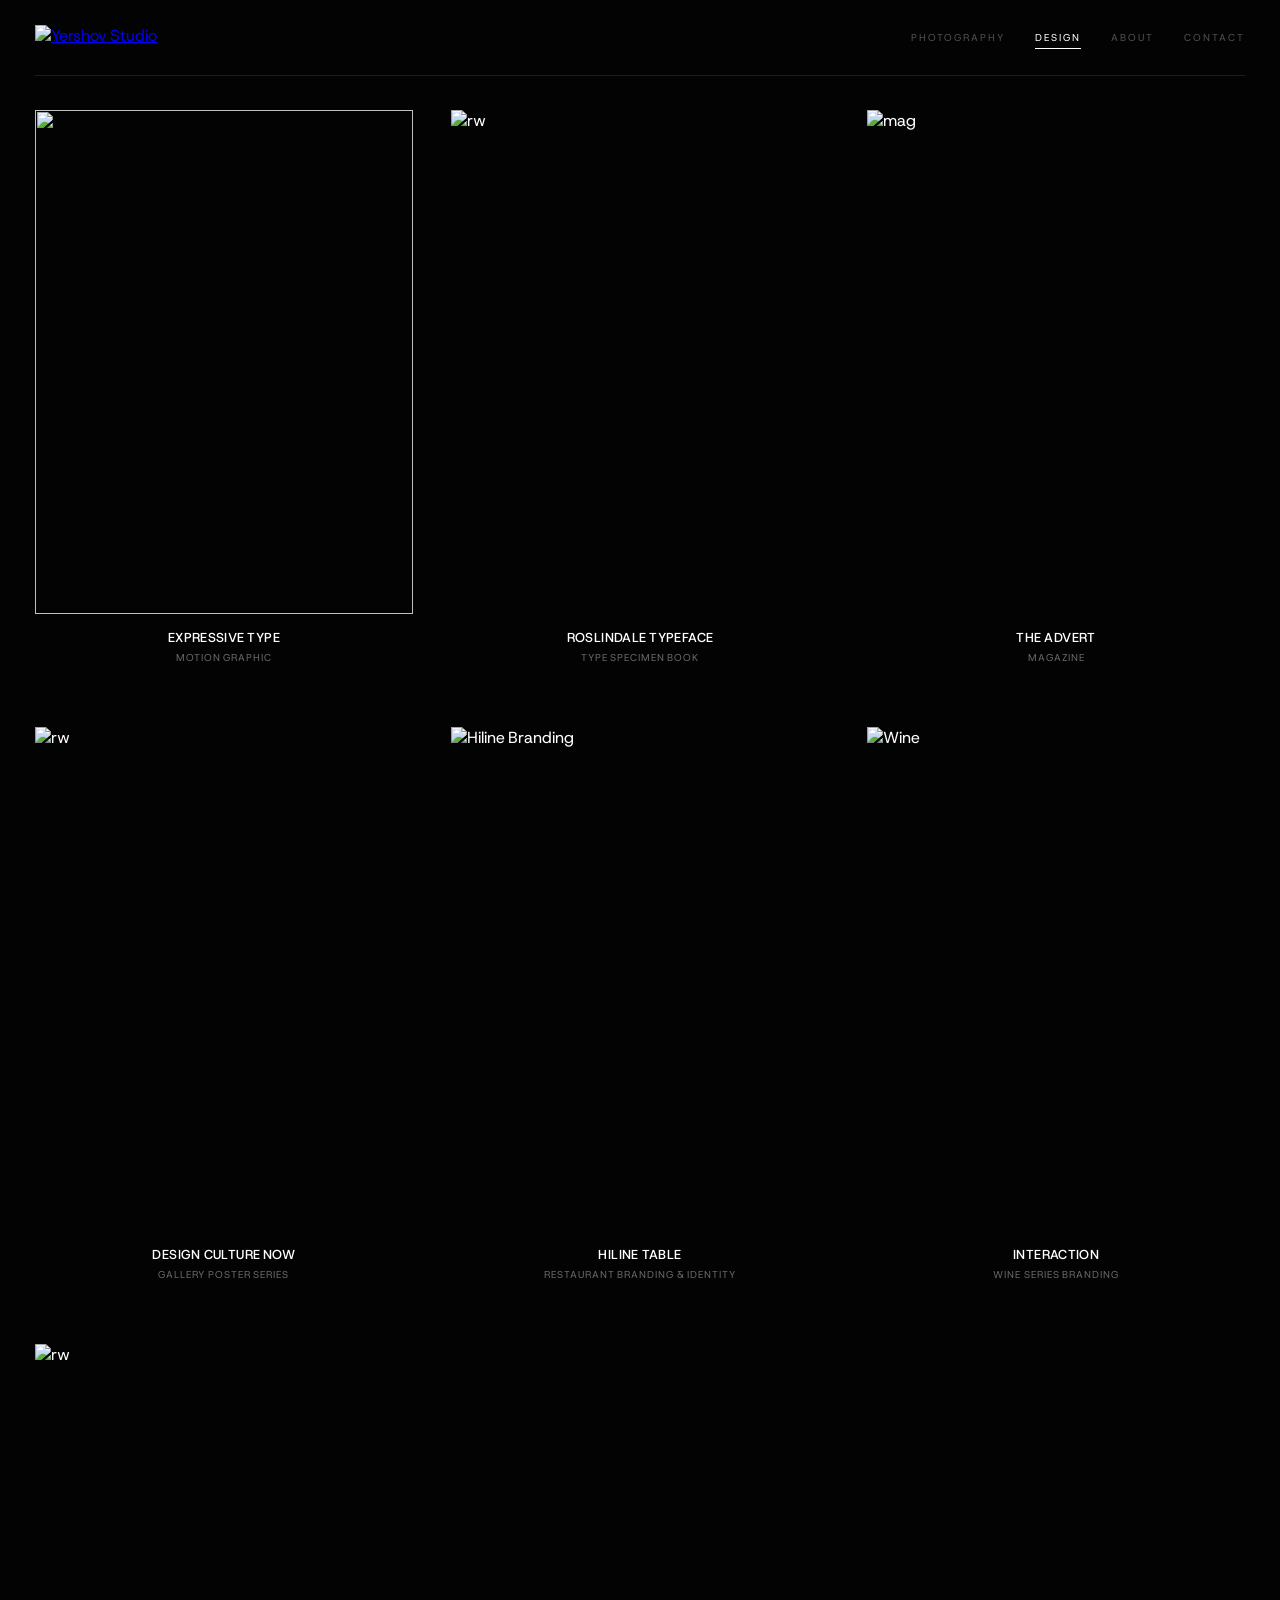
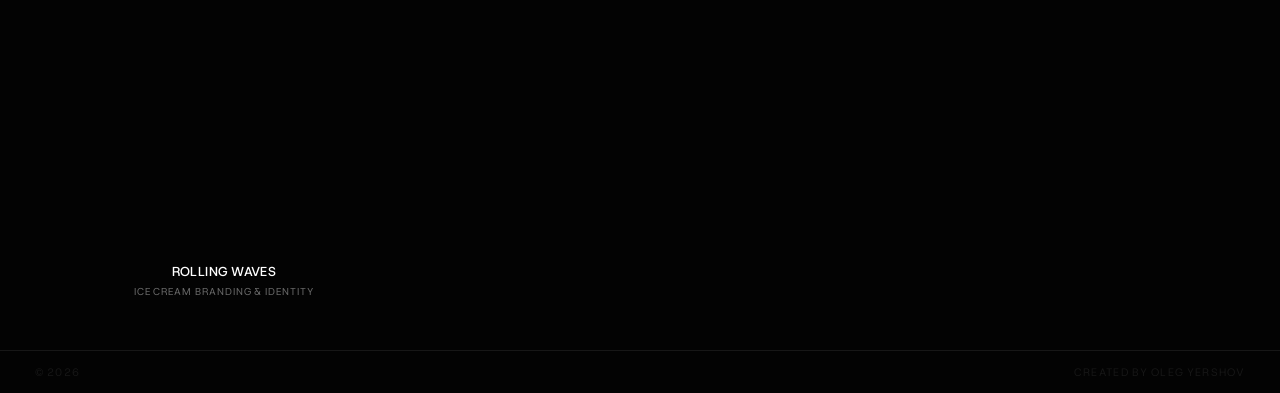
==== commit 90a77111: "Set design portfolio as homepage" ====
--- a/index.html
+++ b/index.html
@@ -1,494 +1,234 @@
 <!DOCTYPE html>
 <html lang="en">
+
+
 <head>
     <meta charset="UTF-8">
     <meta name="viewport" content="width=device-width, initial-scale=1.0">
-    <title>Yershov Studio</title>
+    <title>DESIGN | YS</title>
+
     <link rel="stylesheet" href="styles.css">
-    <link rel="canonical" href="https://yershovstudio.com/"/>
-    
-    <style>
-    /* --- CORE LAYOUT --- */
-    body, html {
-        background-color: var(--background-color);
-        margin: 0;
-        padding: 0;
-        scroll-behavior: smooth;
-        /* Unlock scrolling for the new services section */
-        overflow-x: hidden;
-        overflow-y: auto !important;
-        height: auto !important;
-        min-height: 100%;
-    }
-
-    .page-shell {
-        display: flex;
-        flex-direction: column;
-    }
-
-    .main-dashboard {
-        display: flex;
-        height: 100vh; /* Fixed height for desktop to keep bars consistent */
-        width: 100vw;
-        padding: 140px var(--page-padding) 0px var(--page-padding); 
-        gap: 15px;
-        box-sizing: border-box;
-        align-items: stretch; /* Forces left and right side to same height */
-    }
-
-    /* LEFT SIDE: Branding - ALIGNED TO BOTTOM */
-    .branding-side {
-        flex: 0 0 35%;
-        display: flex;
-        flex-direction: column;
-        justify-content: flex-end; /* This pushes everything to the bottom baseline */
-        padding-bottom: 0px; /* Adjust if you want a tiny bit of breathing room from the edge */
-        position: relative; /* REQUIRED: Anchors the absolute photo container */
-        overflow: hidden;
-        padding-left: var(--page-padding); 
-        padding-bottom: var(--page-padding); 
-    /* Ensures the image still fills the whole box regardless of padding */
-    box-sizing: border-box;
-    }
-
-    .hero-title {
-        font-family: var(--font-family);
-        font-size: clamp(20px, 5vw, 40px);
-        font-weight: 800;
-        text-transform: uppercase;
-        line-height: 0.8; 
-
-        letter-spacing: 0em;
-        color: var(--text-color);
-    }
-
-    /* The Photo Layer */
-    .branding-photo-bg {
-        position: absolute;
-        inset: 0; /* Short for top:0, right:0, bottom:0, left:0 */
-        z-index: 1; /* Puts photo behind content (default z-index is auto/0) */
-        background-size: cover;
-        background-position: center;
-        background-repeat: no-repeat;
-        
-        /* Studio Aesthetic: Grayscale + Darkness for Text Clarity */
-        filter: grayscale(100%) brightness(50%); 
-    }
-
-    /* Push all content above the photo */
-    .branding-side h1,
-    .branding-side p,
-    .branding-side a {
-        position: relative;
-        z-index: 2; /* REQUIRED: Makes sure text stays on top */
-    }
-
-    .hero-bio {
-        max-width: 500px;
-        font-size: 13px;
-        font-weight: 300;
-        line-height: 1.6;
-        opacity: 0.6;
-        margin-top: 0;
-        margin-bottom: 20px;
-        color: var(--text-color);
-    }
-
-    .services-btn {
-        display: inline-block;
-        padding: 12px 24px;
-        background-color: rgba(255, 0, 0, 0.218);
-        border: 1px solid rgba(255, 0, 0, 0.6);
-        color: #fff;
-        text-decoration: none;
-        text-transform: uppercase;
-        font-size: 10px;
-        letter-spacing: 0.3em;
-        width: fit-content;
-        transition: all 0.4s ease;
-        margin-top: 0px;
-        margin-bottom: 0; /* Ensures the border is the baseline */
-    }
-
-    .services-btn:hover {
-        background: #ff0000; /* Solid red fill on hover */
-        color: #fff; /* White text on hover */
-        border-color: #ff0000;
-    }
-    
-
-    /* RIGHT SIDE: Interactive Portal */
-    .portal-side {
-        flex: 1;
-        display: flex;
-        gap: 15px;
-        height: 100%; /* Stretches bars to full dashboard height */
-    }
-
-    .portal-box {
-        flex: 1;
-        position: relative;
-        overflow: hidden;
-        text-decoration: none;
-        display: flex;
-        align-items: center;
-        justify-content: center;
-        transition: flex 0.7s cubic-bezier(0.16, 1, 0.3, 1);
-        background: #0a0a0a;
-    }
-    /* This applies ONLY to the photography blade */
-    .photo-portal .box-bg {
-        /* Adjust this percentage to get the exact zoom you want */
-        background-size: 80%; 
-        
-        /* Optional: shift the focus (e.g., 50% 20% zooms into the top) */
-        background-position: center center; 
-    }
-
-    .portal-box:hover { flex: 2.5; }
-
-    .box-bg {
-        position: absolute;
-        inset: 0;
-        /* background-size: cover; */
-        background-position: center;
-        background-size: cover; /* Change this to 'cover' */
-        filter: grayscale(100%) brightness(13%);
-        transition: transform 1s ease, filter 0.5s ease;
-    }
-
-    .portal-box:hover .box-bg {
-        filter: grayscale(0%) brightness(40%);
-
-    }
-
-    .portal-box h2 {
-        position: relative;
-        z-index: 10;
-        color: #ffffff !important;
-        text-transform: uppercase;
-        font-size: 11px;
-        font-weight: 500;
-        letter-spacing: 0.5em;
-        transition: letter-spacing 0.4s ease;
-    }
-
-    /* --- SERVICES SECTION --- */
-    .services-section {
-        min-height: auto;
-        padding: 0px var(--page-padding) 120px var(--page-padding);
-        background: #050505; 
-        display: flex;
-        flex-direction: column;
-        justify-content: center;
-    }
-
-    /* Target the title in the booking section */
-    .services-section .hero-title {
-        /* clamp(MIN, PREFERRED, MAX) */
-        font-size: clamp(28px, 4vw, 40px) !important; 
-        
-        margin-bottom: 10px;
-        text-transform: uppercase;
-        line-height: 1.0;
-    }
-
-    /* Optional: Make the bio text below it slightly smaller too */
-    .services-section .hero-bio {
-        font-size: clamp(12px, 1.5vw, 14px);
-        opacity: 0.8;
-    }
-
-    .services-grid {
-        display: grid;
-        grid-template-columns: repeat(auto-fit, minmax(280px, 1fr));
-        gap: 40px;
-        margin-top: 20px;
-    }
-
-    .service-item {
-    background: #111111; /* Dark grey background */
-    padding: 20px;       /* Spacing inside the card */
-    display: flex;
-    flex-direction: column;
-    height: 100%;
-    }
-
-    /* 3. The Vertical Divider */
-.service-item:not(:last-child)::after {
-    content: "";
-    position: absolute;
-    right: -40px; /* Exactly half of the grid gap (80/2) */
-    top: 10%;    /* Line starts 10% from the top */
-    height: 80%; /* Line is 80% tall for a cleaner look */
-    width: 1px;
-    background: rgba(255, 255, 255, 0.1); /* Subtle white line */
-}
-    .service-item:hover {
-    background: #161616; 
-    transition: background 0.4s ease;
-    }
-
-    .service-header {
-    display: flex;
-    align-items: baseline; /* Aligns the bottom of the text perfectly */
-    gap: 15px;            /* Adjust this for the horizontal space between them */
-    margin-bottom: 20px;   /* Consistent gap to the paragraph below */
-    }
-
-    /* Ensure the number maintains its distinct style */
-    .service-num {
-        font-size: 14px;
-        opacity: 0.3;
-        letter-spacing: 0em;
-        white-space: nowrap; /* Prevents the | from wrapping */
-    }
-
-    .service-item p {
-        font-size: 14px;
-        line-height: 1.8;
-        opacity: 0.7; /* Brighter for better readability */
-        font-weight: 300;
-        margin-bottom:0px;
-        flex-grow: 1; /* Pushes the link to the bottom of the box */
-    }
-
-    .service-item h3 {
-        margin-top: 5px;
-        font-size: 24px;
-        line-height: 1.0;
-    }   
-
-
-    /* Red Overlay for the Get in Touch Card */
-    .service-item.red-card {
-        background: rgba(255, 0, 0, 0.08); /* Subtle red tint */
-         /* Gives internal space for the tint to show */
-        border-radius: 0px; /* Optional: adds a slight finish to the card */
-        transition: background 0.4s ease;
-    }
-
-    .service-item.red-card:hover {
-        background: rgba(255, 0, 0, 0.12); /* Slightly deeper on hover */
-    }
-
-    /* Red Styled Button */
-    .services-btn.red-btn {
-        border: 1px solid rgba(255, 0, 0, 0.6); /* Red rectangle border */
-        color: #ffffff; /* Bright red text for visibility */
-        margin-top: auto; /* Pushes button to bottom of card */
-    }
-
-    .services-btn.red-btn:hover {
-        background: #ff0000; /* Solid red fill on hover */
-        color: #fff; /* White text on hover */
-        border-color: #ff0000;
-    }
-
-    /* Ensure the caret in the red button is also handled */
-    .red-btn .caret {
-        color: inherit;
-    }
-
-    .mini-link {
-        color: #fff;
-        text-decoration: none;
-        text-transform: uppercase;
-        font-size: 10px;
-        letter-spacing: 0.2em;
-        font-weight: 600;
-        transition: opacity 0.3s ease;
-    }
-
-
-.mini-link:hover {
-    opacity: 0.5;
-}
-
-    /* --- MOBILE STYLES --- */
-    @media (max-width: 1024px) {
-        .main-dashboard { 
-            flex-direction: column; 
-            height: auto; 
-            padding-top: 80px;
-            padding-bottom: 40px;
-        }
-        
-        .branding-side { 
-            flex: none;
-            justify-content: flex-start; /* Reset bottom alignment for mobile */
-            margin-bottom: 40px; 
-        }
-
-        .portal-side { 
-            height: 70vh; 
-            flex-direction: column; 
-            flex: none;
-        }
-
-        .portal-box { 
-            flex: 1; 
-            height: auto;
-            transition: flex 0.6s cubic-bezier(0.16, 1, 0.3, 1);
-        }
-
-        .portal-box:hover { flex: 3; }
-    }
-</style>
+
+    <link rel="icon" type="image/svg+xml" href="/favicon2/Artboard 1.svg">
+    <link rel="icon" type="image/png" sizes="32x32" href="/favicon2/favi32.png">
+    <link rel="icon" type="image/png" sizes="16x16" href="/favicon2/favi16.png">
+    <link rel="apple-touch-icon" sizes="180x180" href="/favicon2/favi180.png">
 </head>
 
-<body class="page-gallery">
-    <div class="page-shell">
-        
-        <div class="nav-wrapper">
-            <header>
-                 <div class="header-container">
-                    <div class="header-inner">
-
-                        <!-- Left -->
-                        <div class="header-left">
-                            <a href="/" class="icon-link" aria-label="Home">
-                                <img src="SVG/logo-mobile2.svg" class="logo-mobile">
-                                <img src="SVG/logo-desktop4.svg" class="logo-desktop">
-                            </a>
-                        </div>
-
-
-                        <!-- Right -->
-                        <div class="header-right">
-
-                            <!-- Desktop nav -->
-                            <nav class="nav-links desktop-nav">
-                                <a href="photo/">Gallery</a>
-                                <a href="design.html">Design</a>
-                                <a href="about/">About</a>
-                                <a href="contact/" class="contact-nav">Contact</a>
-                            </nav>
-
-                            <!-- Mobile nav -->
-
-
-
-                            <div class="menu-toggle" id="mobile-menu">
-                                <span></span>
-                                <span></span>
-                                 <span></span>
-                            </div>
-
-                            <div class="overlay" id="nav-overlay">
-                                <nav class="overlay-menu">
-                                    <a href="/" class="active">Home</a>
-                                    <a href="photo/">Gallery</a>
-                                    <!-- <a href="design.html">Design</a> -->
-                                    <a href="about/">About</a>
-                                    <a href="contact/">Contact</a>
-                                </nav>
-                            </div>
-
-                        </div>
-
-                    </div>
-                </div>
-            </header>
+
+<body class="page-design">
+  <div class="page-shell">
+  
+    <div class="nav-wrapper">
+
+      <!-- ================= NAVBAR ================= -->
+      <header>
+        <div class="header-container">
+          <div class="header-inner">
+            
+            <div class="header-left">
+              <a href="index.html" class="icon-link">
+                <img src="SVG/logo-mobile2.svg" class="logo-mobile" alt="Yershov Studio">
+                <img src="SVG/logo-desktop4.svg" class="logo-desktop" alt="Yershov Studio">
+              </a>
+            </div>
+
+            <!-- Right -->
+            <div class="header-right">
+              <!-- Desktop nav -->
+              <nav class="nav-links desktop-nav">
+                <a href="photo.html">Photography</a>
+                <a href="index.html" class="active">Design</a>
+                <a href="about.html">About</a>
+                <a href="contact.html" class="contact-nav">Contact</a>
+              </nav>
+
+              <!-- Mobile nav -->
+              <div class="menu-toggle" id="mobile-menu">
+                <span></span>
+                <span></span>
+                <span></span>
+              </div>
+
+              <div class="overlay" id="nav-overlay">
+                <nav class="overlay-menu">
+                      <a href="index.html">Home</a>
+                      <a href="photo.html">Photo</a>
+                      <a href="index.html" class="active">Design</a>
+                      <a href="about.html">About</a>
+                      <a href="contact.html">Contact</a>
+                </nav>
+              </div>
+
+
+            </div>
+
+
+          </div>
+
+          <div class="filter-bar">
+            <div class="filter-inner">
+                <div class="filter-tabs">
+                  <button class="filter-btn active" data-filter="branding"></button>
+                  <button class="filter-btn" data-filter="graphic"></button>   
+                  <!-- <button class="filter-btn" data-filter="all">All</button> -->               
+                </div>
+            </div>
+          </div>
+
+
         </div>
-
-        <main class="main-dashboard">
-            <section class="branding-side">
-                <div class="branding-photo-bg" style="background-image: url('profilepic2.jpg');"></div>
-                <h1 class="hero-title">Oleg<br>Yershov</h1>
-                <p class="hero-bio">
-                    I'm a creative director & photographer located in Lowell Massachusetts, specializing in editorial portraiture through the use of unique environments.
-                </p>
-                <a href="#services" class="services-btn">Info / Services <span class="caret">↓</span></a>
-            </section>
-
-            <section class="portal-side">
-                <a href="photo.html" class="portal-box">
-                    <div class="box-bg" style="background-image: url('rock2-2.jpg');"></div>
-                    <h2>Gallery</h2>
-                </a>
-
-                <a href="about.html" class="portal-box">
-                    <div class="box-bg" style="background-image: url('rock4-2.jpg');"></div>
-                    <h2>About</h2>
-                </a>
-
-                <a href="contact.html" class="portal-box">
-                    <div class="box-bg" style="background-image: url('rock3-2.jpg');"></div>
-                    <h2>Contact</h2>
-                </a>
-            </section>
-        </main>
-
-
-        <hr class="section-divider">
-
-        <section id="services" class="services-section">
-            <h2 class="hero-title" style="font-size: 40px; margin-bottom: 10px; margin-top: 0;">Booking Info</h2>
-            <p class="hero-bio" style="opacity: 0.8;">Currently accepting select projects for Summer 2026.</p>
-
-            <div class="services-grid">
-                <div class="service-item">
-                    <span class="service-num">01</span> <h3>Consultation</h3>
-                    <p>We begin with a discussion to define your project goals and create a Pinterest board to visualize ideas. We discuss the aesthetic direction, outfit ideas, and location to create the best possible results.</p>
-                    <br><br>
-                    <!-- <strong>Rates available upon inquiry</strong></p> -->
-                </div>
-
-                <div class="service-item">
-                    <span class="service-num">02</span>
-                    <h3>Production & Creation</h3>
-                    <p>On the shoot day, we execute the plan in a studio or on-location. This phase is entirely focused on visual storytelling, using lighting, poses and the environment to capture imagery that tells your unique story.</p>
-                    <br><br>
-                    <!-- <strong>Rate: Project-Dependent</strong></p> -->
-                </div>
-
-                <div class="service-item red-card">
-                    <span class="service-num">03</span> <h3>Editing & Delivery</h3>
-                    <p>Post-production is where the final look is polished. You receive all of the files from the shoot, mark the photos you want edited, and I deliver a gallery of professionally edited images formatted for your specific needs.</p>
-                    <a href="contact/" class="services-btn red-btn">Contact Me <span class="caret">→</span></a>
-                </div>
-            </div>
-        </section>
-
-        <!--
-
-        <section id="services" class="services-section">
-            <h2 class="hero-title" style="font-size: 40px; margin-bottom: 10px; margin-top: 0;">Booking & Commissions</h2>
-            <p class="hero-bio" style="opacity: 0.8;">Currently accepting select projects for Summer 2026.</p>
-
-            <div class="services-grid">
-                <div class="service-item">
-                    <span class="service-num">01</span> <h3>Photography</h3>
-                    <p>Studio and location sessions are focused on visual storytelling that match your vision – every project is approached with a focus on unique environments and editorial direction.
-                    <br><br>
-                </div>
-
-                <div class="service-item">
-                    <span class="service-num">02</span>
-                    <h3>Design Commissions</h3>
-                    <p>Specializing in branding, UI/UX systems, & prototyping. Delivering production-ready design solutions for commercial and artistic use.
-                    <br><br>
-                </div>
-
-                <div class="service-item red-card">
-                    <span class="service-num">03</span> <h3>Get in Touch</h3>
-                    <p>To start a project, send an email with your concept or project requirements, including general info regarding dates & project details. Rates are available upon inquiry.</p>
-                    <a href="contact.html" class="services-btn red-btn">Contact Me <span class="caret">→</span></a>
-                </div>
-            </div>
-        </section>
-
-        -->
-
-
-        <footer class="site-footer">
-            <div class="footer-inner">
-                <span class="footer-left">© 2026</span>
-                <span class="footer-right">CREATED BY OLEG YERSHOV</span>
-            </div>
-        </footer>
+      </header>
     </div>
-    <script src="script.js"></script>
+
+    <!-- ================= CONTENT ================= -->
+    <main class="page-content">
+      <div class="container">
+          <div class="poster-grid grid-mode">
+
+            <a href="motion.html" class="poster-item branding project-card">
+                <div class="poster-inner">
+                    <img src="video/n95.png">
+                </div>
+                <div class="project-info">
+                    <h3 class="project-title">Expressive Type</h3>
+                    <p class="project-category">Motion graphic</p>
+                </div>
+            </a>
+
+
+            <a href="typespec.html" class="poster-item branding project-card">
+                <div class="poster-inner">
+                    <img src="Images/expressive2.jpg" alt="rw">
+                </div>
+                <div class="project-info">
+                    <h3 class="project-title">Roslindale Typeface</h3>
+                    <p class="project-category">Type specimen book</p>
+                </div>
+            </a>
+
+            <a href="magazine.html" class="poster-item branding project-card">
+                <div class="poster-inner">
+                    <img src="mag.jpg" alt="mag">
+                </div>
+                <div class="project-info">
+                    <h3 class="project-title">The Advert</h3>
+                    <p class="project-category">Magazine</p>
+                </div>
+            </a>
+
+            <a href="now.html" class="poster-item branding project-card">
+                <div class="poster-inner">
+                    <img src="Images/CultureNowPostmodern.jpg" alt="rw">
+                </div>
+                <div class="project-info">
+                    <h3 class="project-title">Design Culture NOW</h3>
+                    <p class="project-category">Gallery poster series</p>
+                </div>
+            </a>
+
+            
+
+            <a href="hiline.html" class="poster-item branding project-card">
+                <div class="poster-inner">
+                    <img src="Images/Hiline/hilinelogo.jpg" alt="Hiline Branding">
+                </div>
+                <div class="project-info">
+                    <h3 class="project-title">Hiline Table</h3>
+                    <p class="project-category">Restaurant branding & identity</p>
+                </div>
+            </a>
+
+            <a href="wine.html" class="poster-item branding project-card">
+                <div class="poster-inner">
+                    <img src="wine/wine-glass.jpg" alt="Wine">
+                </div>
+                <div class="project-info">
+                    <h3 class="project-title">Interaction</h3>
+                    <p class="project-category">Wine series branding</p>
+                </div>
+            </a>
+
+            <a href="rw.html" class="poster-item branding project-card">
+                <div class="poster-inner">
+                    <img src="rw/rw-logo.jpg" alt="rw">
+                </div>
+                <div class="project-info">
+                    <h3 class="project-title">Rolling Waves</h3>
+                    <p class="project-category">Ice Cream branding & identity</p>
+                </div>
+            </a>
+
+          <!--
+
+            <div class="poster-item graphic">
+              <img src="Images/eminem ig2.png"
+              data-caption="Collage-style poster developed from a Rolling Stone cover - December 2025">
+            </div>
+
+            <div class="poster-item graphic">
+              <img src="Images/cench.jpg" alt="">
+            </div>
+
+            <div class="poster-item graphic">
+              <img src="Images/s&b refined 2.png" alt="">
+            </div>
+
+            <div class="poster-item graphic">
+              <img src="Images/tank.png" alt="">
+            </div>
+
+            <div class="poster-item graphic">
+              <img src="Images/camera.jpg" alt="">
+            </div>
+
+            <div class="poster-item graphic">
+              <img src="Images/solarfly.png" alt="">
+            </div>
+            
+            <div class="poster-item graphic">
+              <img src="Images/quote.jpg" alt="">
+            </div>
+
+            <div class="poster-item graphic">
+              <img src="Images/floater.jpg" alt="">
+            </div>
+            
+            <div class="poster-item graphic">
+              <img src="Images/g3letterform.jpg"
+              data-caption="Custom letterform created by combining a letter and number. October 2025.">
+            </div>
+
+            <div class="poster-item graphic">
+              <img src="Images/krane.jpg" alt="">
+            </div>
+
+            <div class="poster-item graphic">
+              <img src="Images/broadside.jpg" alt="">
+            </div>
+          </div>
+        </div>
+      -->
+    </main>
+  
+    <!-- Lightbox w/ image captions -->
+      <div class="lightbox" id="lightbox">
+          <div class="lightbox-content">
+              <img src="" alt="">
+              <div class="lightbox-caption"></div>
+          </div>
+      </div>
+
+
+      <footer class="site-footer">
+          <div class="footer-inner">
+              <span class="footer-left">© 2026</span>
+              <span class="footer-right">CREATED BY OLEG YERSHOV</span>
+          </div>
+      </footer>
+  </div>
+
+
+  <script src="script.js"></script>
 </body>
 </html>
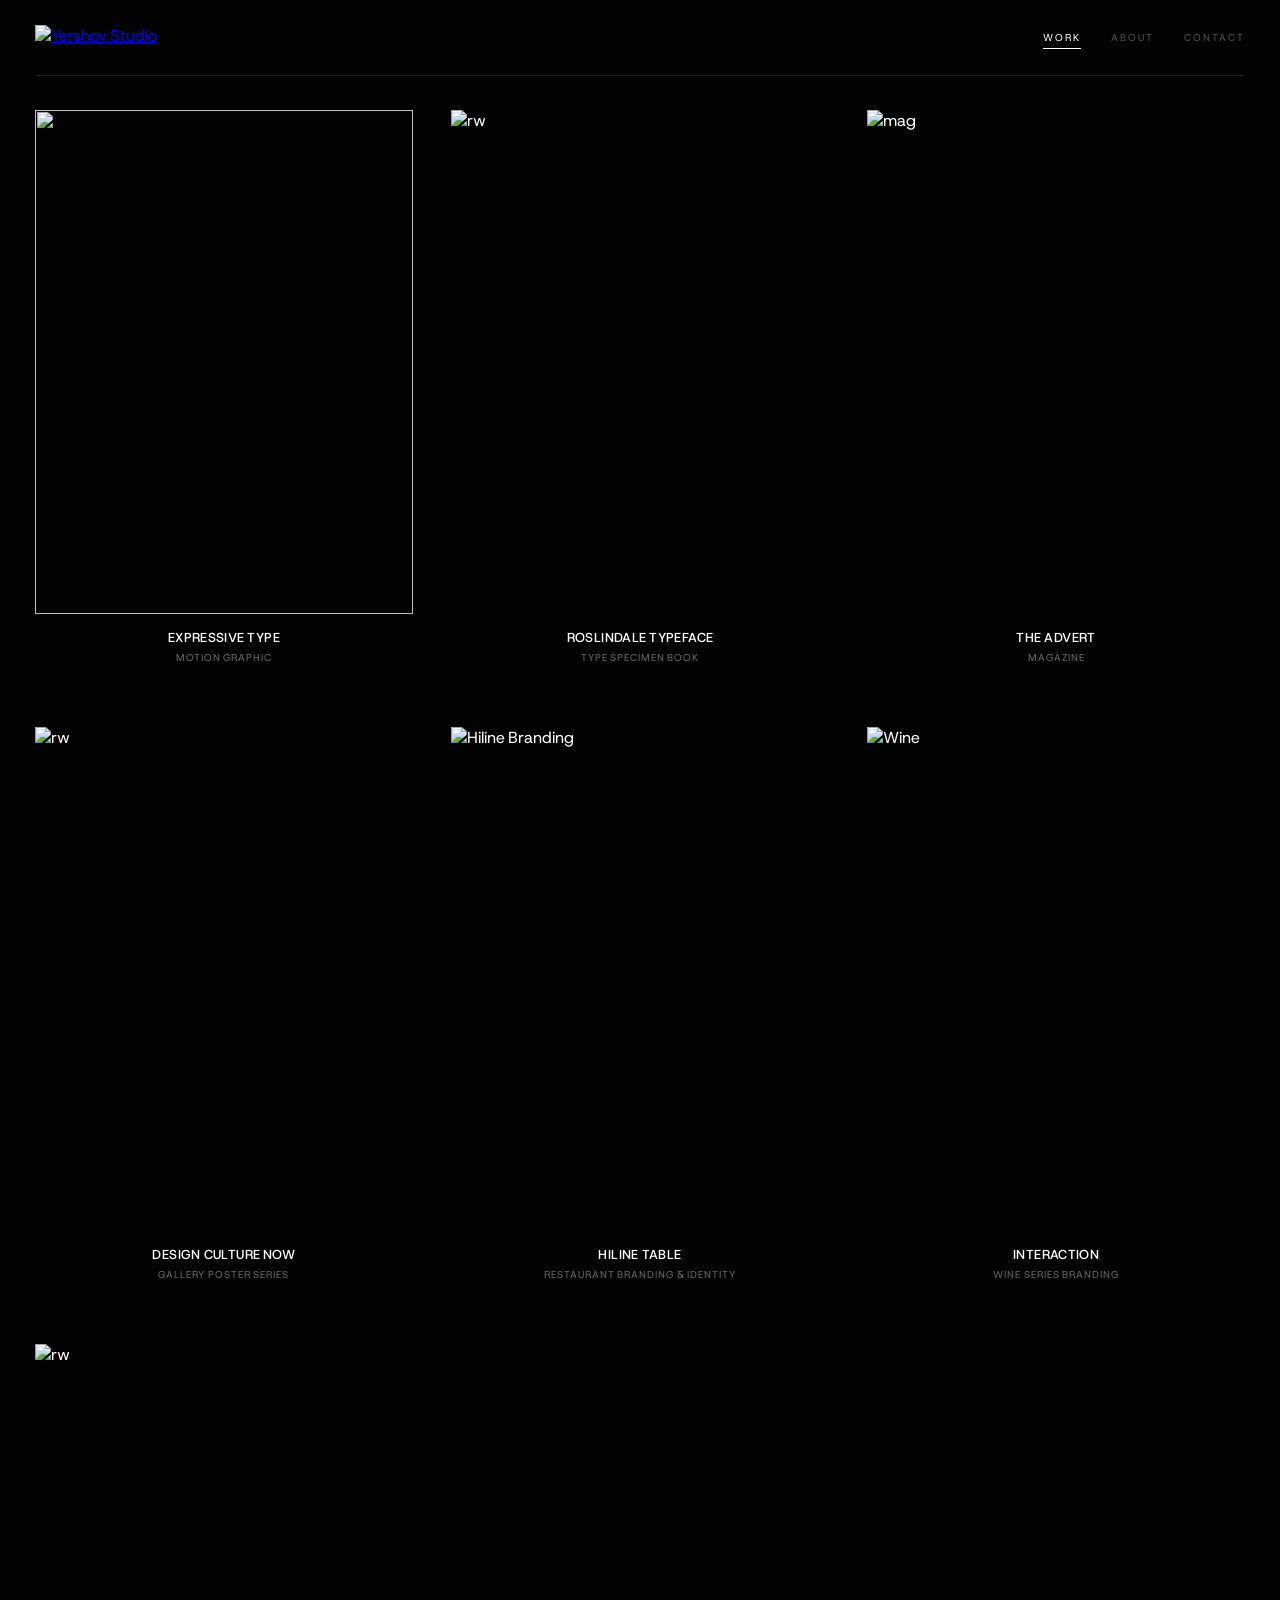
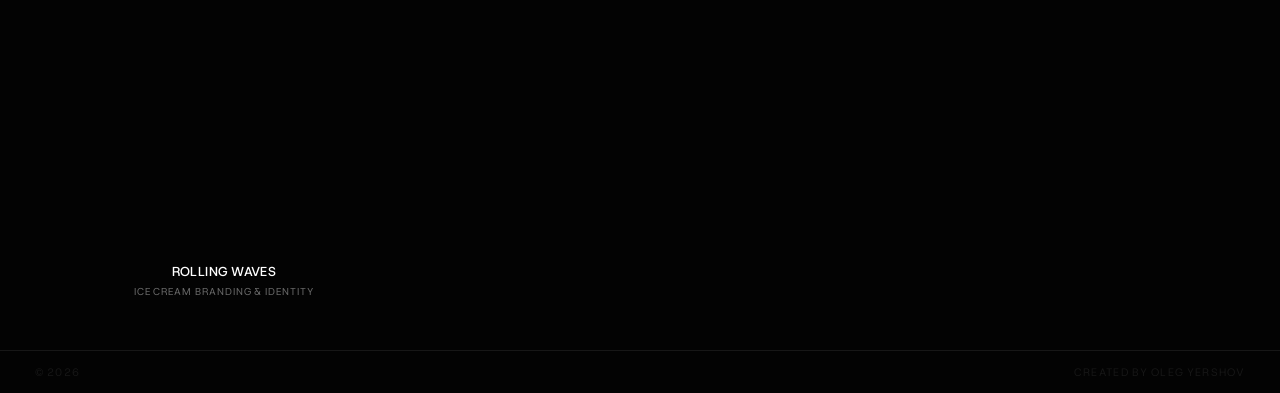
==== commit 2cc0fadc: "Removed photo section & changed text" ====
--- a/index.html
+++ b/index.html
@@ -37,8 +37,7 @@
             <div class="header-right">
               <!-- Desktop nav -->
               <nav class="nav-links desktop-nav">
-                <a href="photo.html">Photography</a>
-                <a href="index.html" class="active">Design</a>
+                <a href="index.html" class="active">Work</a>
                 <a href="about.html">About</a>
                 <a href="contact.html" class="contact-nav">Contact</a>
               </nav>
@@ -52,9 +51,7 @@
 
               <div class="overlay" id="nav-overlay">
                 <nav class="overlay-menu">
-                      <a href="index.html">Home</a>
-                      <a href="photo.html">Photo</a>
-                      <a href="index.html" class="active">Design</a>
+                      <a href="index.html" class="active">Work/a>
                       <a href="about.html">About</a>
                       <a href="contact.html">Contact</a>
                 </nav>
--- a/styles.css
+++ b/styles.css
@@ -1173,8 +1173,33 @@
 
 
 
+.about-layout {
+    display: flex;
+    align-items: flex-start;
+    gap: 60px;
+    margin: 0 auto;
+}
+
+.about-image {
+    flex: 0 0 35%;
+    margin-top: 1.2em;
+}
+
+.about-image img {
+    width: 100%;
+    aspect-ratio: 4 / 5;
+    object-fit: cover;
+    object-position: center;
+    display: block;
+}
+
+.about-text {
+    flex: 1;
+    min-width: 0;
+}
+
 .about {
-  max-width: 600px;
+  max-width: 1000px;
   width: 100%;
   padding-left: clamp(20px, 4vw, 60px);
   padding-right: clamp(20px, 4vw, 60px);
@@ -1207,6 +1232,8 @@
   font-size: clamp(13px, 1.2vw, 15px);
   line-height: 1.55;
   letter-spacing: -0.01em;
+  padding-top: 0;
+  margin-top: 0;
 }
 
 .site-footer {
@@ -1240,6 +1267,8 @@
   display: flex;
   flex-direction: column;
 }
+
+
 
 
 
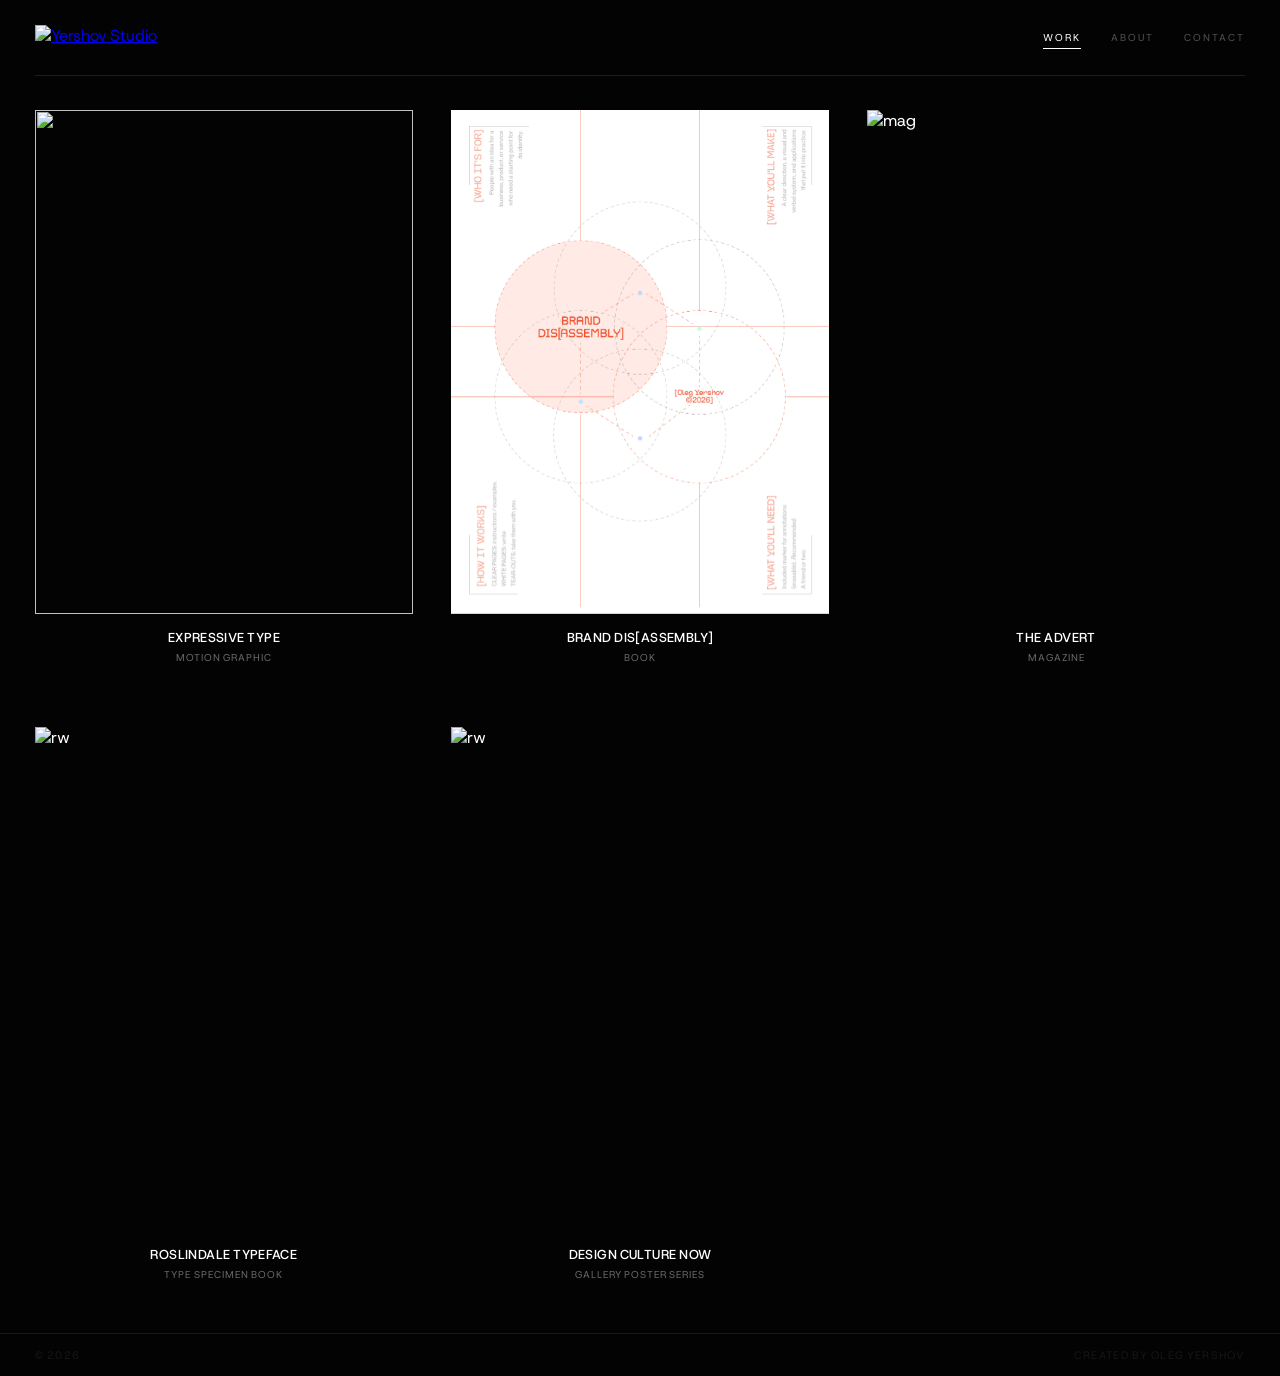
==== commit bd61d831: "magazine stuff" ====
--- a/index.html
+++ b/index.html
@@ -51,7 +51,7 @@
 
               <div class="overlay" id="nav-overlay">
                 <nav class="overlay-menu">
-                      <a href="index.html" class="active">Work/a>
+                      <a href="index.html" class="active">Work</a>
                       <a href="about.html">About</a>
                       <a href="contact.html">Contact</a>
                 </nav>
@@ -93,6 +93,26 @@
                 </div>
             </a>
 
+            <a href="book.html" class="poster-item branding project-card">
+                <div class="poster-inner">
+                    <img src="cover.png">
+                </div>
+                <div class="project-info">
+                    <h3 class="project-title">BRAND DIS[ASSEMBLY]</h3>
+                    <p class="project-category">Book</p>
+                </div>
+            </a>
+
+
+            <a href="magazine.html" class="poster-item branding project-card">
+                <div class="poster-inner">
+                    <img src="mag.jpg" alt="mag">
+                </div>
+                <div class="project-info">
+                    <h3 class="project-title">The Advert</h3>
+                    <p class="project-category">Magazine</p>
+                </div>
+            </a>
 
             <a href="typespec.html" class="poster-item branding project-card">
                 <div class="poster-inner">
@@ -104,16 +124,6 @@
                 </div>
             </a>
 
-            <a href="magazine.html" class="poster-item branding project-card">
-                <div class="poster-inner">
-                    <img src="mag.jpg" alt="mag">
-                </div>
-                <div class="project-info">
-                    <h3 class="project-title">The Advert</h3>
-                    <p class="project-category">Magazine</p>
-                </div>
-            </a>
-
             <a href="now.html" class="poster-item branding project-card">
                 <div class="poster-inner">
                     <img src="Images/CultureNowPostmodern.jpg" alt="rw">
@@ -126,6 +136,7 @@
 
             
 
+            <!-- 
             <a href="hiline.html" class="poster-item branding project-card">
                 <div class="poster-inner">
                     <img src="Images/Hiline/hilinelogo.jpg" alt="Hiline Branding">
@@ -156,7 +167,7 @@
                 </div>
             </a>
 
-          <!--
+          
 
             <div class="poster-item graphic">
               <img src="Images/eminem ig2.png"
--- a/styles.css
+++ b/styles.css
@@ -1554,7 +1554,7 @@
     margin: 0 auto;
     border: 0.5px #575757 solid;
     background: #030303;
-    transition: max-width 0.6s cubic-bezier(0.4, 0, 0.2, 1);
+    transition: max-width 0.9s cubic-bezier(0.22, 1, 0.36, 1);
     overflow: hidden;
 }
 
@@ -1572,7 +1572,7 @@
     /* 4. Use 'cover' or 'contain' to ensure images don't distort */
     object-fit: contain; 
     opacity: 0;
-    transition: opacity 0.5s ease-in-out;
+    transition: opacity 0.8s ease-in-out;
 }
 
 .flip-page.active {
@@ -1681,3 +1681,91 @@
 video {
     filter: brightness(1); 
 }
+
+
+
+/* Magazine images: two columns */
+.landscape-hero.magazine-grid {
+    display: grid;
+    grid-template-columns: repeat(2, minmax(0, 1fr));
+    gap: 24px;
+}
+
+.magazine-grid > .landscape-wrapper {
+    width: 100%;
+    max-width: none;
+    min-width: 0;
+    margin: 0;
+}
+
+.magazine-grid > .landscape-wrapper > img {
+    display: block;
+    width: 100%;
+    height: auto;
+}
+
+/* Realistic magazine reader */
+.magazine-reader {
+    width: 100%;
+    max-width: 1100px;
+    margin: 0 auto;
+}
+
+#magazineBook {
+    margin: 0 auto;
+}
+
+.magazine-controls {
+    display: flex;
+    justify-content: center;
+    align-items: center;
+    gap: 16px;
+    margin-top: 24px;
+}
+
+.magazine-controls button {
+    padding: 12px 18px;
+    border: 1px solid #575757;
+    background: #030303;
+    color: #fff;
+    font: inherit;
+    cursor: pointer;
+    transition: background 0.2s, color 0.2s;
+}
+
+.magazine-controls button:hover {
+    background: #fff;
+    color: #000;
+}
+
+.magazine-controls button:disabled {
+    opacity: 0.35;
+    cursor: default;
+}
+
+#magazineStatus {
+    text-align: center;
+    font-size: 13px;
+}
+
+
+/* Full-resolution images inside the animated pages */
+#magazineBook .magazine-page {
+    background: #fff;
+    overflow: hidden;
+}
+
+#magazineBook .magazine-page img {
+    display: block;
+    width: 100%;
+    height: 100%;
+    max-width: none;
+    margin: 0;
+    object-fit: contain;
+    image-rendering: auto;
+}
+
+#magazineBook {
+    margin: 0 auto;
+    transition: opacity 0.4s ease;
+}
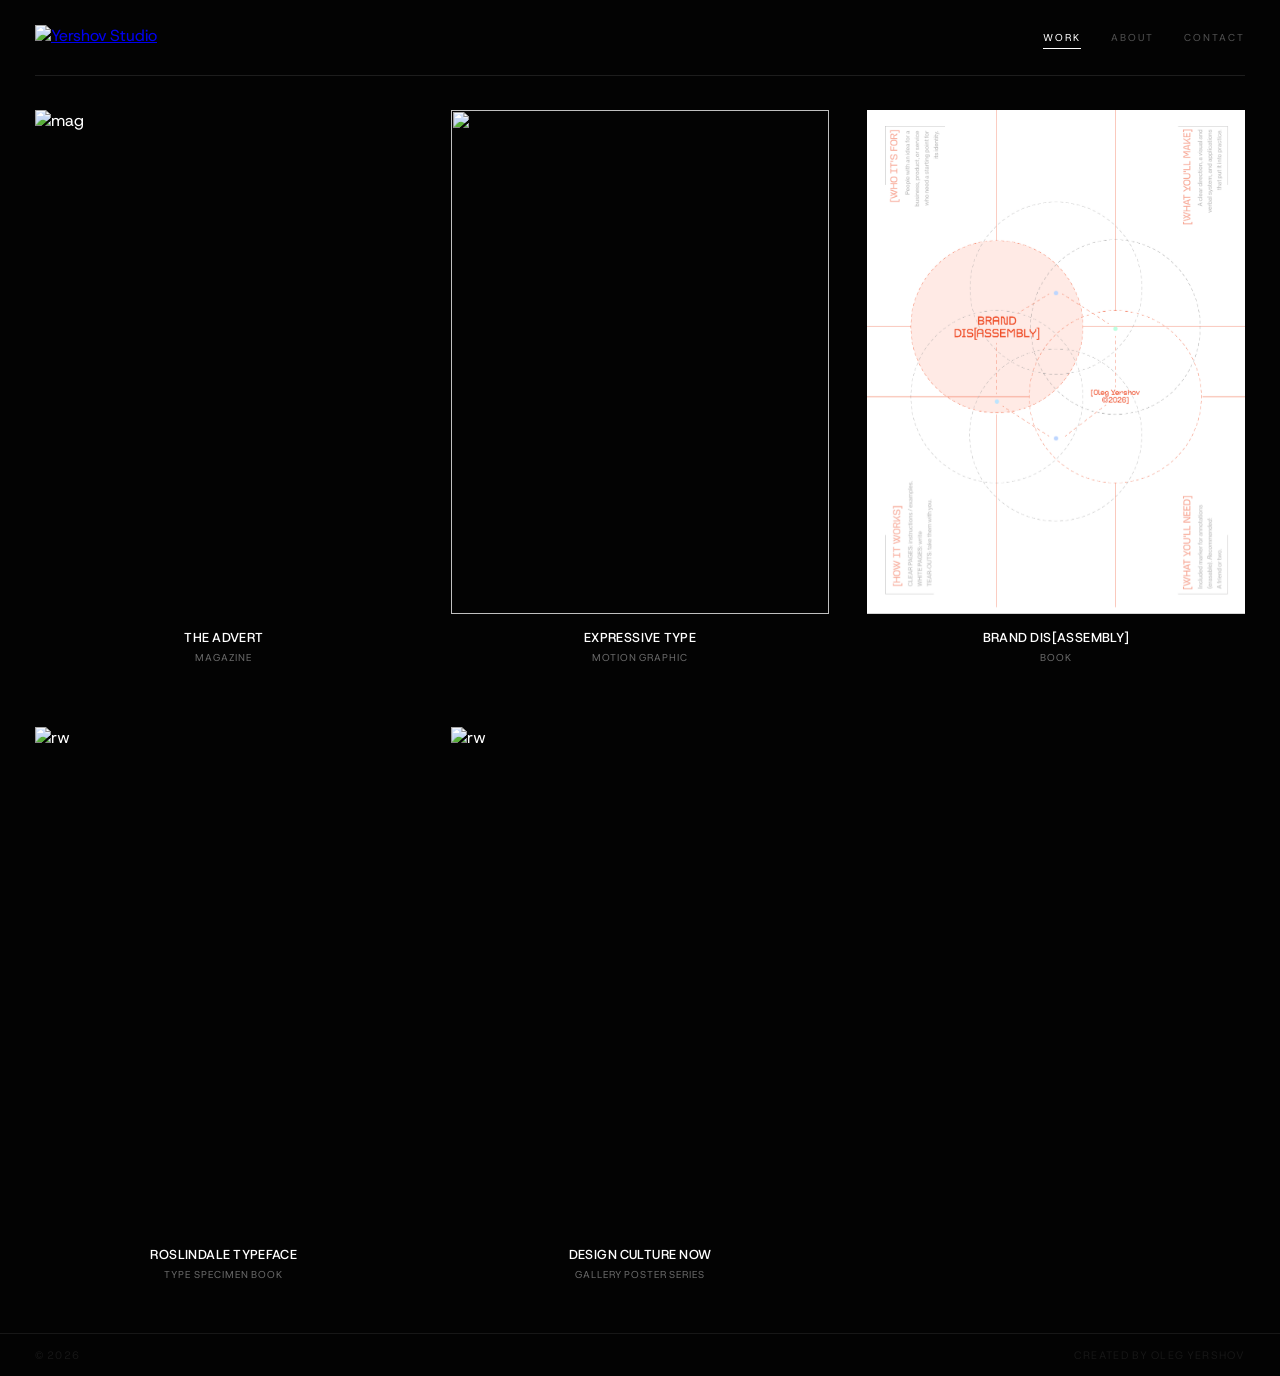
==== commit bab73264: "Magazine refinements" ====
--- a/index.html
+++ b/index.html
@@ -83,7 +83,17 @@
       <div class="container">
           <div class="poster-grid grid-mode">
 
-            <a href="motion.html" class="poster-item branding project-card">
+            <a href="magazine.html" class="poster-item branding project-card">
+                <div class="poster-inner">
+                    <img src="mag.jpg" alt="mag">
+                </div>
+                <div class="project-info">
+                    <h3 class="project-title">The Advert</h3>
+                    <p class="project-category">Magazine</p>
+                </div>
+            </a>
+
+             <a href="motion.html" class="poster-item branding project-card">
                 <div class="poster-inner">
                     <img src="video/n95.png">
                 </div>
@@ -104,15 +114,9 @@
             </a>
 
 
-            <a href="magazine.html" class="poster-item branding project-card">
-                <div class="poster-inner">
-                    <img src="mag.jpg" alt="mag">
-                </div>
-                <div class="project-info">
-                    <h3 class="project-title">The Advert</h3>
-                    <p class="project-category">Magazine</p>
-                </div>
-            </a>
+            
+
+           
 
             <a href="typespec.html" class="poster-item branding project-card">
                 <div class="poster-inner">
--- a/styles.css
+++ b/styles.css
@@ -1768,4 +1768,164 @@
 #magazineBook {
     margin: 0 auto;
     transition: opacity 0.4s ease;
-}+}
+
+
+/* ---------------- SPREAD BREAKDOWN ---------------- */
+
+/* Intro text for each article: same two-column split as the page intro */
+.spread-text {
+    display: grid;
+    grid-template-columns: 1fr 1.5fr;
+    gap: 60px;
+    align-items: start;
+    margin-bottom: 32px;
+}
+
+.spread-label {
+    display: block;
+    font-size: 10px;
+    text-transform: uppercase;
+    letter-spacing: 0.1em;
+    opacity: 0.5;
+    margin-bottom: 10px;
+}
+
+.spread-title {
+    font-size: clamp(18px, 2vw, 22px);
+    font-weight: 500;
+    line-height: 1.2;
+    letter-spacing: -0.01em;
+    margin: 0;
+}
+
+.spread-body p {
+    font-size: 13px;
+    line-height: 1.5;
+    letter-spacing: 0.02em;
+    opacity: 0.9;
+    margin: 0 0 1em;
+    hyphens: auto;
+    -webkit-hyphens: auto;
+}
+
+.spread-body p:last-child {
+    margin-bottom: 0;
+}
+
+/* Two spreads side by side */
+.spread-pair {
+    display: grid;
+    grid-template-columns: repeat(2, minmax(0, 1fr));
+    gap: 24px;
+}
+
+.spread {
+    margin: 0;
+    min-width: 0;
+}
+
+.spread .landscape-wrapper {
+    max-width: none;
+}
+
+.spread figcaption {
+    font-size: 12px;
+    line-height: 1.5;
+    letter-spacing: 0.02em;
+    opacity: 0.55;
+    margin-top: 12px;
+}
+
+.spread figcaption strong {
+    font-weight: 500;
+    opacity: 1;
+    color: #fff;
+}
+
+/* Phones: stack everything in one column */
+@media (max-width: 768px) {
+    .spread-text {
+        grid-template-columns: 1fr;
+        gap: 16px;
+    }
+
+    .spread-pair {
+        grid-template-columns: 1fr;
+        gap: 32px;
+    }
+}
+
+/* ---------------- FLOATING BACK ARROW ---------------- */
+
+.back-float {
+    position: fixed;
+    top: 50%;
+    left: max(var(--page-padding), calc((100vw - 1100px) / 4));
+    transform: translate(-50%, -50%);
+    z-index: 900;
+
+    display: flex;
+    flex-direction: column;
+    align-items: center;
+    gap: 10px;
+
+    color: rgba(255, 255, 255, 0.4);
+    text-decoration: none;
+    transition: color 0.3s ease;
+}
+
+.back-float-arrow {
+    display: flex;
+    align-items: center;
+    justify-content: center;
+    width: 44px;
+    height: 44px;
+    border: 1px solid rgba(255, 255, 255, 0.2);
+    border-radius: 50%;
+    font-size: 16px;
+    transition: border-color 0.3s ease;
+}
+
+.back-float-label {
+    font-size: 9px;
+    letter-spacing: 0.2em;
+    text-transform: uppercase;
+    opacity: 0;
+    transition: opacity 0.3s ease;
+}
+
+.back-float:hover {
+    color: #fff;
+}
+
+.back-float:hover .back-float-arrow {
+    border-color: #fff;
+}
+
+.back-float:hover .back-float-label {
+    opacity: 1;
+}
+
+@media (max-width: 1280px) {
+    .back-float {
+        display: none;
+    }
+}
+
+
+.spread-body p,
+.spread figcaption,
+.intro-text p,
+.about-text {
+    text-wrap: pretty;
+}
+
+
+
+* {
+    hyphens: none !important;
+    -webkit-hyphens: none !important;
+}
+
+
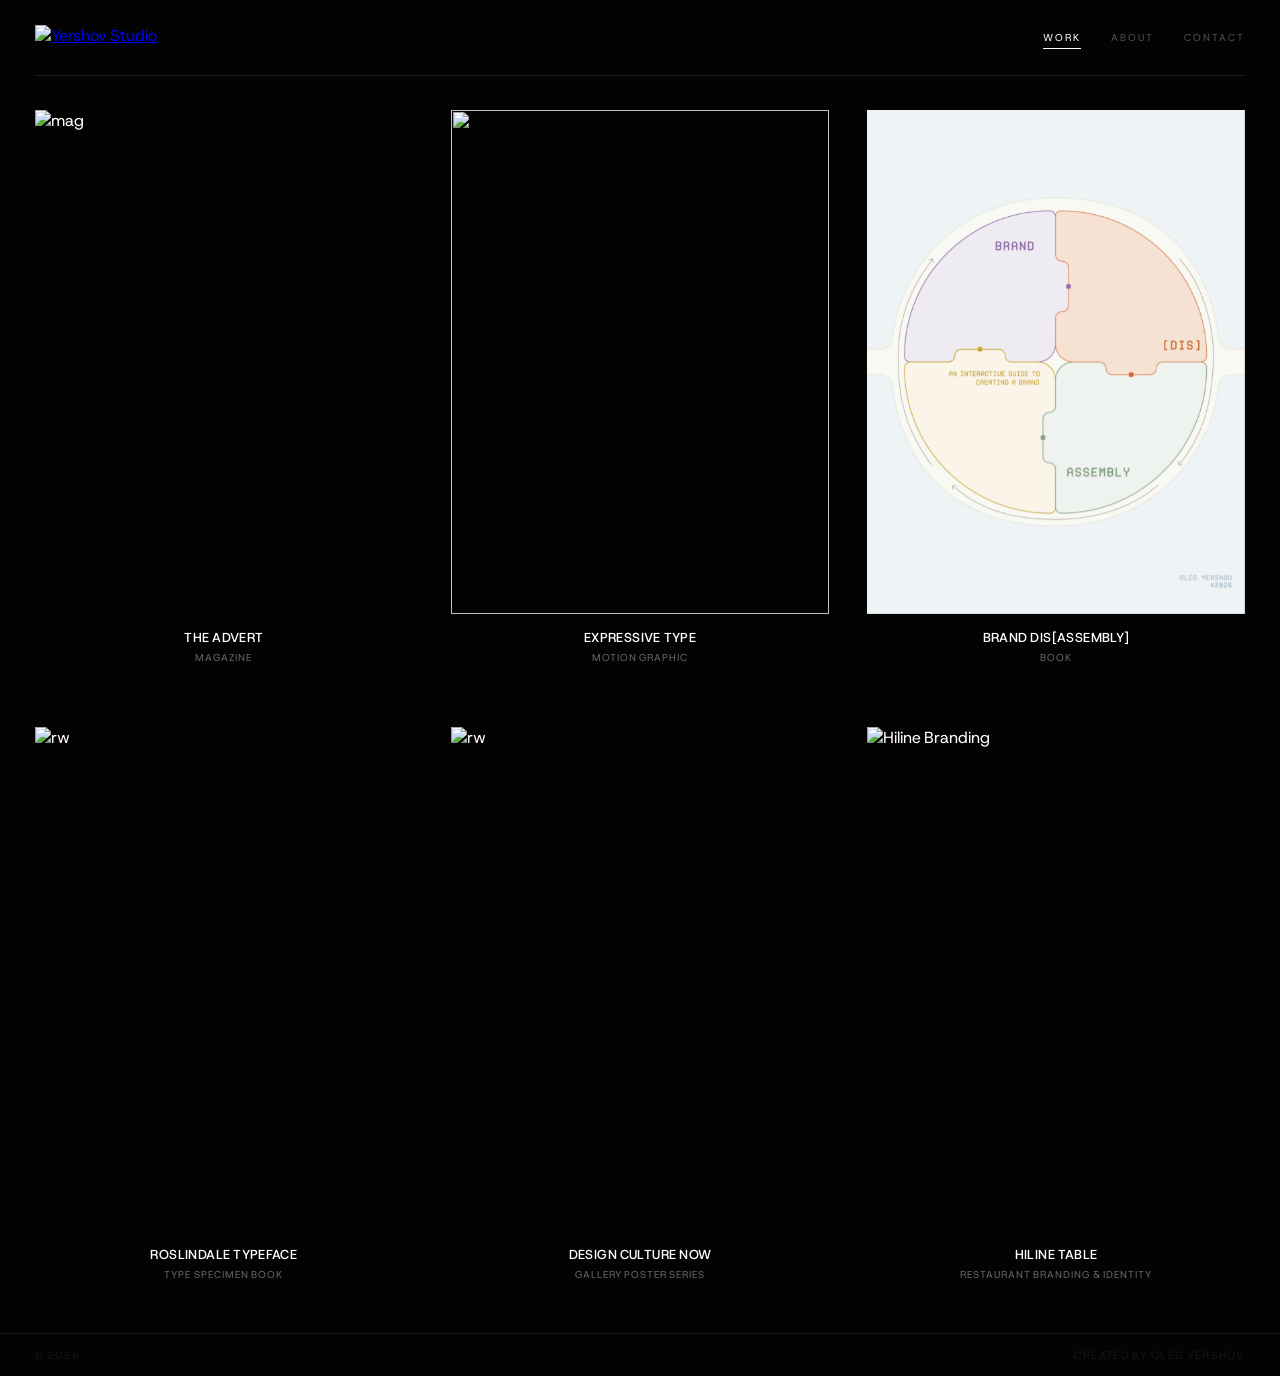
==== commit 08831c69: "added book page" ====
--- a/index.html
+++ b/index.html
@@ -105,7 +105,7 @@
 
             <a href="book.html" class="poster-item branding project-card">
                 <div class="poster-inner">
-                    <img src="cover.png">
+                    <img src="disassembly-cover_1.jpg">
                 </div>
                 <div class="project-info">
                     <h3 class="project-title">BRAND DIS[ASSEMBLY]</h3>
@@ -138,9 +138,6 @@
                 </div>
             </a>
 
-            
-
-            <!-- 
             <a href="hiline.html" class="poster-item branding project-card">
                 <div class="poster-inner">
                     <img src="Images/Hiline/hilinelogo.jpg" alt="Hiline Branding">
@@ -150,6 +147,8 @@
                     <p class="project-category">Restaurant branding & identity</p>
                 </div>
             </a>
+
+            <!--
 
             <a href="wine.html" class="poster-item branding project-card">
                 <div class="poster-inner">
